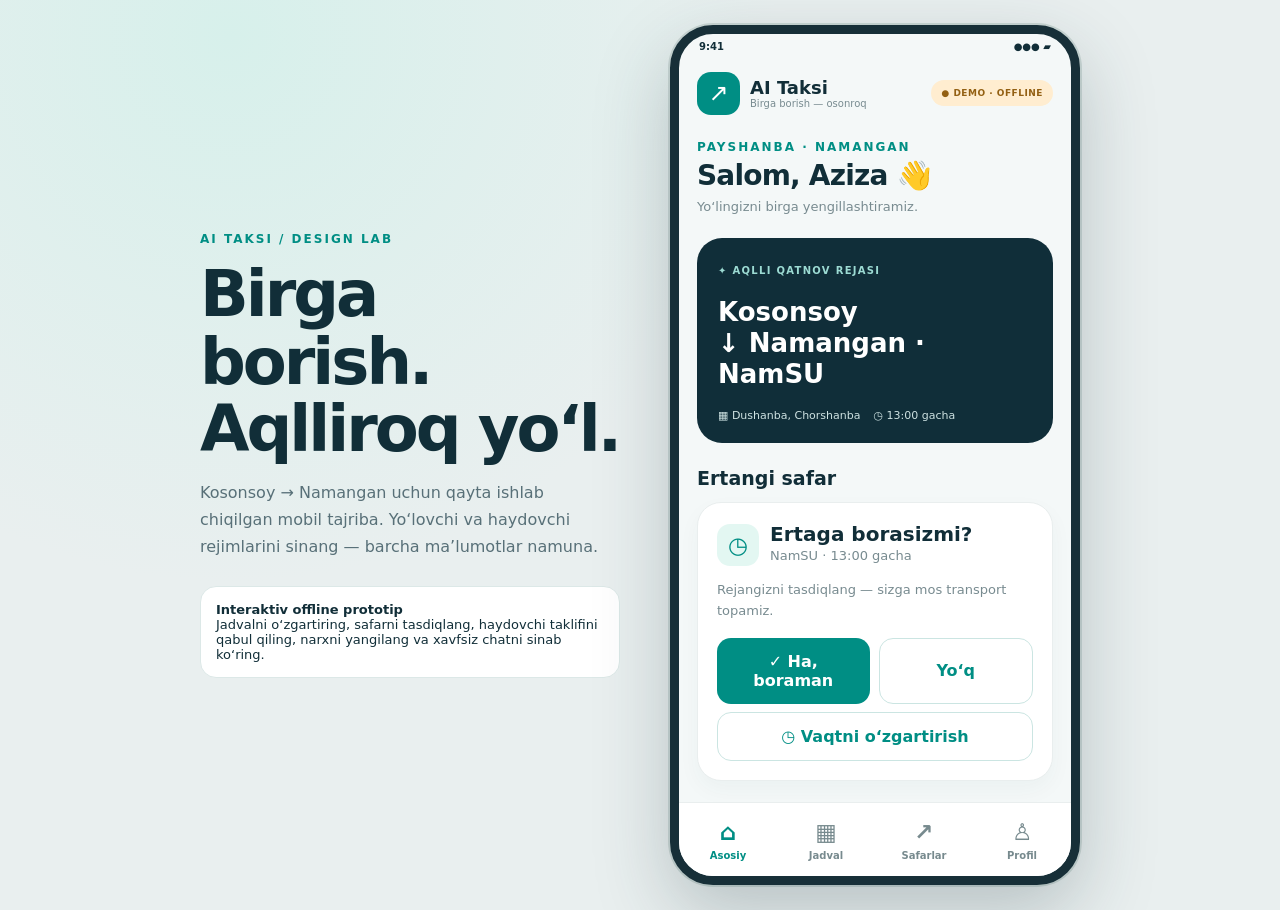
==== preview/index.html @ a5adb30e "Add redesigned interactive Flutter demo (offline sample data) and browser preview" ====
<!doctype html><html lang="uz"><head><meta charset="UTF-8"><meta name="viewport" content="width=device-width,initial-scale=1"><title>AI Taksi — Interaktiv dizayn namoyishi</title><style>
:root{--bg:#f4f8f8;--ink:#112e38;--muted:#788b90;--teal:#008e84;--mint:#e3f7f2;--stroke:#e9eeee;--gold:#ffc46a}*{box-sizing:border-box}body{margin:0;background:radial-gradient(circle at 18% 4%,#d7f0eb 0,transparent 40%),#e9efef;font-family:Inter,ui-sans-serif,system-ui,-apple-system,"Segoe UI",sans-serif;color:var(--ink)}button,input,select{font:inherit}button{cursor:pointer}button:disabled{cursor:not-allowed;opacity:.55}.stage{min-height:100vh;display:flex;align-items:center;justify-content:center;padding:25px;gap:50px}.intro{max-width:420px}.eyebrow{text-transform:uppercase;letter-spacing:2px;color:var(--teal);font-weight:900;font-size:12px}.intro h1{font-size:clamp(42px,5vw,67px);line-height:1.05;letter-spacing:-3px;margin:15px 0}.intro p{color:#587078;line-height:1.7;font-size:16px}.intro .note{padding:15px;background:white;border:1px solid #dce8e7;border-radius:16px;margin-top:25px;font-size:13px}.phone{width:410px;height:min(860px,96vh);min-height:630px;flex:none;background:var(--bg);border:9px solid #172f38;border-radius:43px;overflow:hidden;box-shadow:0 28px 75px #253d4540,0 0 0 2px #cad7d5;display:flex;flex-direction:column}.status{height:25px;padding:7px 20px 0;display:flex;justify-content:space-between;font-size:10px;font-weight:800}.top{height:68px;flex:none;display:flex;align-items:center;gap:10px;padding:10px 18px}.brand{width:43px;height:43px;border-radius:14px;background:var(--teal);color:white;display:grid;place-items:center;font-size:24px}.brandtext strong{font-size:18px}.brandtext small{font-size:10px;color:var(--muted);display:block}.demo{margin-left:auto;border-radius:30px;background:#ffedd0;color:#936013;font-size:9px;letter-spacing:.5px;font-weight:900;padding:8px 10px}.body{padding:13px 18px 28px;overflow-y:auto;flex:1;scrollbar-width:thin}.nav{height:74px;background:white;border-top:1px solid var(--stroke);display:flex;flex:none;align-items:center;justify-content:space-around}.nav button{border:0;background:none;color:#778a8e;padding:10px 7px;min-width:67px;font-size:10px;display:flex;flex-direction:column;align-items:center;gap:5px;font-weight:700}.nav .active{color:var(--teal)}.nav .ico{font-size:23px}.heading{font-size:28px;font-weight:900;letter-spacing:-.8px;margin:5px 0}.sub{color:var(--muted);font-size:13px;line-height:1.6}.section{font-weight:900;font-size:19px;margin:24px 0 13px}.card{background:white;border:1px solid var(--stroke);border-radius:24px;padding:19px;box-shadow:0 9px 22px #1c40400a;margin-bottom:13px}.hero{background:#102e39;border-radius:25px;color:white;padding:21px;margin-top:20px}.hero small{color:#9cdbd3;font-size:10px;font-weight:900;letter-spacing:1.3px}.hero h2{font-size:26px;margin:19px 0 4px;line-height:1.2}.hero p{font-size:15px;margin:0}.heroline{display:flex;gap:13px;margin-top:19px;font-size:11px;color:#cee2e2}.map{height:155px;border-radius:22px;background:linear-gradient(135deg,#d6f6eb,#8fc6c8);position:relative;overflow:hidden}.map:before{content:"";position:absolute;width:115%;height:90px;border:6px solid white;border-radius:50%;top:48px;left:-10%;transform:rotate(-16deg)}.map:after{content:"";position:absolute;width:105%;height:80px;border:3px dashed #008e84;border-radius:50%;top:53px;left:-8%;transform:rotate(-16deg)}.maplabel{position:absolute;top:14px;left:13px;background:white;color:var(--teal);font-size:11px;font-weight:900;padding:9px 12px;border-radius:40px;z-index:1}.car{position:absolute;right:18px;bottom:13px;z-index:2;border-radius:13px;background:white;font-size:35px;width:65px;height:49px;display:grid;place-items:center;box-shadow:0 4px 12px #2c66643b}.row{display:flex;align-items:center;gap:11px}.grow{flex:1;min-width:0}.pill{display:inline-flex;align-items:center;gap:4px;border-radius:30px;background:var(--mint);color:var(--teal);font-weight:900;font-size:11px;padding:8px 12px}.cardtitle{font-size:20px;font-weight:900}.btn{border:0;border-radius:14px;background:var(--teal);color:white;font-weight:850;padding:14px 16px;min-height:49px;flex:1}.btn.secondary{background:white;color:var(--teal);border:1px solid #cbe5e2}.btnrow{display:flex;gap:9px;margin-top:16px}.tile{padding:12px 0;display:flex;align-items:center;gap:12px;border-bottom:1px solid var(--stroke)}.tile:last-child{border:0}.iconbox{width:42px;height:42px;border-radius:13px;background:var(--mint);color:var(--teal);display:grid;place-items:center;font-size:23px;flex:none}.tile b{font-size:13px}.tile small{display:block;color:var(--muted);margin-top:4px;font-size:11px}.money{font-size:26px;font-weight:900;color:var(--teal);letter-spacing:-1px}.days{display:flex;gap:5px;justify-content:space-between}.day{width:38px;height:38px;border-radius:12px;border:1px solid #d9e9e6;background:white;color:var(--ink);font-weight:850}.day.on{background:var(--teal);color:white}.label{display:block;font-size:12px;font-weight:900;margin:17px 0 8px}.field{display:block;border:1px solid #d8e7e7;background:white;border-radius:14px;padding:13px;width:100%;color:var(--ink)}.footnote{font-size:11px;color:var(--muted);line-height:1.5;margin-top:18px}.stars{display:flex;gap:7px;justify-content:center}.stars button{border:0;background:none;font-size:38px;color:#cbd5d6}.stars button.on{color:#ffb74e}.role{display:flex;gap:8px}.role button{flex:1;padding:13px;border-radius:13px;border:1px solid #d5e8e5;background:white;font-weight:800;color:var(--ink)}.role button.on{background:var(--teal);color:white}.chat{height:220px;overflow-y:auto;padding:10px;border-radius:14px;background:#f0f8f6;display:flex;flex-direction:column;gap:8px}.bubble{align-self:flex-end;max-width:83%;padding:10px 13px;border-radius:15px;background:#c9eee5;font-size:13px}.toast{background:#fff0d6;color:#8a5b00;font-size:12px;border-radius:12px;padding:10px;margin-top:9px}.mockgrid{display:grid;grid-template-columns:1fr 1fr;gap:9px}.mini{background:white;padding:16px;border:1px solid var(--stroke);border-radius:17px}.mini strong{font-size:25px}.mini small{display:block;color:var(--muted)}@media(max-width:870px){.stage{padding:0;display:block}.intro{display:none}.phone{width:100%;height:100dvh;min-height:500px;border:0;border-radius:0;box-shadow:none}.body{padding-bottom:20px}}@media(min-width:870px) and (max-height:790px){.phone{height:96vh;min-height:550px}}
</style></head><body><div class="stage"><aside class="intro"><div class="eyebrow">AI TAKSI / DESIGN LAB</div><h1>Birga borish.<br>Aqlliroq yo‘l.</h1><p>Kosonsoy → Namangan uchun qayta ishlab chiqilgan mobil tajriba. Yo‘lovchi va haydovchi rejimlarini sinang — barcha ma’lumotlar namuna.</p><div class="note"><b>Interaktiv offline prototip</b><br>Jadvalni o‘zgartiring, safarni tasdiqlang, haydovchi taklifini qabul qiling, narxni yangilang va xavfsiz chatni sinab ko‘ring.</div></aside><main class="phone"><div class="status"><span>9:41</span><span>●●● ▰</span></div><header class="top"><div class="brand">↗</div><div class="brandtext"><strong>AI Taksi</strong><small>Birga borish — osonroq</small></div><span class="demo">● DEMO · OFFLINE</span></header><div id="screen" class="body"></div><nav class="nav" id="nav"></nav></main></div><script>
const stops=['Kosonsoy markazi','Kosonsoy bozori','Kosonsoy janub','Yo‘l bo‘yi 1','Yo‘l bo‘yi 2','Namangan kirish'];const days=['Du','Se','Ch','Pa','Ju','Sh','Ya'];const S={role:'rider',tab:0,stage:'question',days:[0,2],stop:0,time:'13:00',direction:'Kosonsoy → NamSU',accepted:false,declined:false,price:20000,rating:0,messages:[],deadline:Date.now()+299000};const el=()=>document.getElementById('screen');const money=n=>new Intl.NumberFormat('en-US').format(n).replace(/,/g,' ')+' so‘m';function go(i){S.tab=i;render()}function role(r){S.role=r;S.tab=0;render()}function setStage(x){S.stage=x;render()}function reset(){Object.assign(S,{role:'rider',tab:0,stage:'question',days:[0,2],stop:0,time:'13:00',direction:'Kosonsoy → NamSU',accepted:false,declined:false,price:20000,rating:0,messages:[],deadline:Date.now()+299000});render()}
const title=(k,t,d)=>`<div class="eyebrow">${k}</div><div class="heading">${t}</div><div class="sub">${d}</div>`;const map=()=>`<div class="map"><span class="maplabel">↗ Kosonsoy → NamSU</span><div class="car">🚐</div></div>`;const note=()=>`<div class="footnote">ⓘ Faqat dizayn namoyishi. Hech qanday haqiqiy bron, to‘lov yoki xabar serverga yuborilmaydi.</div>`;const line=(icon,title,detail)=>`<div class="tile"><div class="iconbox">${icon}</div><div class="grow"><b>${title}</b><small>${detail}</small></div></div>`;
function riderHome(){return `${title('PAYSHANBA · NAMANGAN','Salom, Aziza 👋','Yo‘lingizni birga yengillashtiramiz.')}<div class="hero"><small>✦ AQLLI QATNOV REJASI</small><h2>Kosonsoy<br>↓ Namangan · NamSU</h2><div class="heroline"><span>▦ Dushanba, Chorshanba</span><span>◷ ${S.time} gacha</span></div></div><div class="section">Ertangi safar</div><div class="card"><div class="row"><div class="iconbox">◷</div><div><div class="cardtitle">Ertaga borasizmi?</div><div class="sub">NamSU · ${S.time} gacha</div></div></div>${S.stage==='question'||S.stage==='declined'?`<p class="sub">Rejangizni tasdiqlang — sizga mos transport topamiz.</p><div class="btnrow"><button class="btn" onclick="setStage('offered')">✓ Ha, boraman</button><button class="btn secondary" onclick="setStage('declined')">Yo‘q</button></div><button class="btn secondary" style="width:100%;margin-top:8px" onclick="go(1)">◷ Vaqtni o‘zgartirish</button>`:`<p class="pill">✓ ${S.stage==='offered'?'Transport topildi':'Safaringiz tasdiqlangan'}</p><div class="btnrow"><button class="btn" onclick="go(2)">Safarni ko‘rish →</button></div>`}</div><div class="section">Safar xaritasi</div>${map()}<div class="mockgrid" style="margin-top:13px"><div class="mini">🛡️ <b>Tekshirilgan</b><small>Haydovchilar</small></div><div class="mini">🌿 <b>Hamyonbop</b><small>Birga safar</small></div></div>${note()}`}
function schedule(){return `${title('QULAY REJALASHTIRISH','Haftalik jadval','Bir marta sozlang, har hafta avtomatik eslatamiz.')}<div class="card" style="margin-top:19px"><b>Qaysi kunlari borasiz?</b><div class="days" style="margin-top:13px">${days.map((d,i)=>`<button class="day ${S.days.includes(i)?'on':''}" onclick="day(${i})">${d}</button>`).join('')}</div><label class="label">Yetib borish vaqti</label><input class="field" type="time" id="time" value="${S.time}"><label class="label">Chiqish bekati</label><select class="field" id="stop">${stops.map((st,i)=>`<option value="${i}" ${i===S.stop?'selected':''}>${st}</option>`).join('')}</select><label class="label">Yo‘nalish</label><select class="field" id="direction"><option>Kosonsoy → NamSU</option><option ${S.direction==='NamSU → Kosonsoy'?'selected':''}>NamSU → Kosonsoy</option></select><button class="btn" style="width:100%;margin-top:23px" onclick="saveSchedule()">✓ Jadvalni saqlash</button></div>${note()}`}
function day(i){S.days.includes(i)?S.days=S.days.filter(x=>x!==i):S.days.push(i);render()}function saveSchedule(){if(!S.days.length)return alert('Kamida bir kun tanlang');S.stop=+document.getElementById('stop').value;S.time=document.getElementById('time').value;S.direction=document.getElementById('direction').value;alert('Demo jadval saqlandi');render()}
function trips(){let main=S.stage==='question'||S.stage==='declined'?`<div class="card" style="text-align:center"><div style="font-size:45px">▦</div><b>Hozircha faol safar yo‘q</b><p class="sub">Bosh sahifada ertangi qatnovni tasdiqlang.</p><button class="btn" onclick="go(0)">Bosh sahifa</button></div>`:`<div class="card"><div class="row" style="justify-content:space-between"><span class="pill">NAMSU · 13:00</span><small style="color:var(--teal)">${S.stage==='offered'?'Yangi taklif':S.stage==='completed'?'Yakunlandi':'Tasdiqlangan'}</small></div><h2 style="margin:18px 0">Kosonsoy → NamSU</h2>${line('🚐','Damas · oq','01 A 123 BC')}${line('★','Haydovchi Sherzod','4.9 reyting · tekshirilgan')}${line('◷','Bekatda bo‘lish','10:40 · 8 yo‘lovchi')}<div class="row" style="justify-content:space-between;margin:22px 0"><span class="sub">Bir kishiga</span><b class="money">${money(S.price)}</b></div>${S.stage==='offered'?`<button class="btn" style="width:100%" onclick="setStage('confirmed')">Safarni tasdiqlash</button><button class="btn secondary" style="width:100%;margin-top:8px" onclick="setStage('declined')">Rad etish</button>`:S.stage==='confirmed'?`<button class="btn" style="width:100%" onclick="setStage('active')">Safarni boshlash · demo</button><button class="btn secondary" style="width:100%;margin-top:8px" onclick="chat()">Safar chati</button>`:S.stage==='active'?`<button class="btn" style="width:100%" onclick="setStage('completed')">Safarni yakunlash</button><button class="btn secondary" style="width:100%;margin-top:8px" onclick="chat()">Safar chati</button>`:`<b>Safaringiz qanday o‘tdi?</b><div class="stars">${[1,2,3,4,5].map(i=>`<button class="${i<=S.rating?'on':''}" onclick="S.rating=${i};render()">★</button>`).join('')}</div>${S.rating?'<p class="pill">✓ Baho demo xotirasida saqlandi</p>':''}`}</div>`;return `${title('SIZNING SAFARLARINGIZ','Mening safarlarim','Qatnovlaringiz bir joyda.')}${map()}<div style="height:16px"></div>${main}<div class="section">Oldingi safarlar</div>${line('✓','Chorshanba · NamSU','20 000 so‘m · 5.0 ★')}${line('✓','Dushanba · NamSU','21 000 so‘m · 4.9 ★')}${note()}`}
function driverHome(){return `${title('HAYDOVCHI KABINETI','Salom, Sherzod 👋','Bugungi qatnovlaringiz va daromadingiz.')}<div class="hero"><small>BU HAFTADAGI DAROMAD · DEMO</small><h2>840 000 so‘m</h2><div class="heroline">↗ 12 ta safar &nbsp;&nbsp; ★ 4.9 reyting</div></div><div class="section">Bugungi faoliyat</div><div class="mockgrid"><div class="mini">📩 <strong>02</strong><small>Takliflar</small></div><div class="mini">♟ <strong>08</strong><small>Yo‘lovchi</small></div></div><div class="section">Bugungi yo‘nalish</div>${map()}<div class="card" style="margin-top:14px"><b>Kosonsoy → NamSU</b><p class="sub">Damas · 8 yo‘lovchi · Dushanba, 10:40</p><button class="btn" style="width:100%" onclick="go(1)">Takliflarni ko‘rish →</button></div>${note()}`}
function offers(){let sec=Math.max(0,Math.floor((S.deadline-Date.now())/1000)),count=String(Math.floor(sec/60)).padStart(2,'0')+':'+String(sec%60).padStart(2,'0');return `${title('YANGI BUYURTMALAR','Safar takliflari','Yo‘lovchilar va narxlar — namuna.')}<div class="card" style="margin-top:20px"><div class="row"><span class="pill">⚡ YANGI TAKLIF</span><span class="grow"></span><b style="color:var(--teal)">◷ ${count}</b></div><h2>Kosonsoy → NamSU</h2><p class="sub">Dushanba · 10:40 da boshlanadi</p><div class="mockgrid"><div class="mini"><strong>8</strong><small>yo‘lovchi</small></div><div class="mini"><strong>3</strong><small>bekat</small></div></div><div class="money" style="margin-top:19px">${money(S.price*8)}</div><p class="sub">Jami potensial tushum · demo hisob</p>${S.accepted?`<span class="pill">✓ QABUL QILINGAN</span><button class="btn" style="width:100%;margin-top:12px" onclick="pickup()">Bekatlar ro‘yxati</button>`:S.declined?'<span class="pill">✕ TAKLIF RAD ETILDI</span>':sec?`<div class="btnrow"><button class="btn" onclick="S.accepted=true;render()">Qabul qilish</button><button class="btn secondary" onclick="S.declined=true;render()">Rad etish</button></div>`:'<span class="pill">Taklif muddati tugadi</span>'}</div><div class="section">Bekatlar ketma-ketligi</div>${pickupRows()}${note()}`}
function pickupRows(){return `<div class="card">${['Kosonsoy markazi','Kosonsoy bozori','Kosonsoy janub'].map((x,i)=>line('0'+(i+1),x,['10:40 · 3 yo‘lovchi','10:50 · 3 yo‘lovchi','11:00 · 2 yo‘lovchi'][i])).join('')}</div>`}
function pickup(){el().innerHTML=title('SAFAR TAFSILOTLARI','Olib ketish tartibi','Yo‘lovchilarning to‘xtash joylari.')+map()+`<div class="section">3 ta bekat</div>`+pickupRows()+`<button class="btn" style="width:100%" onclick="chat()">Safar chati</button>`+`<button class="btn secondary" style="width:100%;margin-top:8px" onclick="render()">Orqaga</button>`}
function prices(){return `${title('HAYDOVCHI SOZLAMALARI','Narx jadvali','Guruh kattaligiga qarab narxlarni boshqaring.')}<div class="card" style="margin-top:20px">${line('♧','1–3 yo‘lovchi','30 000 so‘m')}${line('♧','4–7 yo‘lovchi','25 000 so‘m')}${line('♧','8 yo‘lovchi',money(S.price))}</div><div class="card"><b class="cardtitle">8 kishilik guruh narxi</b><label class="label">Bir yo‘lovchiga (so‘m)</label><input id="price" type="number" min="1000" max="500000" class="field" value="${S.price}"><button class="btn" style="width:100%;margin-top:16px" onclick="savePrice()">Narxni saqlash</button></div>${note()}`}
function savePrice(){const val=+document.getElementById('price').value;if(val<1000||val>500000||!Number.isInteger(val))return alert('1000–500000 oralig‘ida kiriting');S.price=val;alert('Demo narx yangilandi');render()}
function profile(){return `${title('DEMO KABINET','Profil va sozlamalar','Demo rolini xohlagan payt almashtiring.')}<div class="card" style="text-align:center;margin-top:19px"><div style="font-size:45px">${S.role==='rider'?'🎓':'🚕'}</div><h2 style="margin-bottom:5px">${S.role==='rider'?'Aziza':'Sherzod'}</h2><p class="sub">${S.role==='rider'?'Talaba':'Tekshirilgan haydovchi'} · Namoyish</p><span class="pill">✓ Telefon raqami ko‘rsatilmaydi</span></div><div class="section">Rolni almashtirish</div><div class="role"><button class="${S.role==='rider'?'on':''}" onclick="role('rider')">🎓 Yo‘lovchi</button><button class="${S.role==='driver'?'on':''}" onclick="role('driver')">🚕 Haydovchi</button></div><button class="btn secondary" style="width:100%;margin-top:21px" onclick="reset()">↻ Demo holatini tiklash</button>${note()}`}
function chat(){el().innerHTML=`${title('SAFAR CHATI','Xavfsiz suhbat','Xabarlar faqat ushbu sahifada namoyish qilinadi.')}<div class="toast">ⓘ Telefon raqami, @username va Telegram havolalari yuborilmaydi.</div><div class="chat" id="chatbox" style="margin-top:18px">${S.messages.length?S.messages.map(m=>`<div class="bubble">${escapeHtml(m)}</div>`).join(''):'<p class="sub" style="text-align:center;margin:auto">Hozircha xabarlar yo‘q</p>'}</div><div class="row" style="margin-top:13px"><input class="field" id="msg" maxlength="400" placeholder="Xabar yozing..."><button class="btn" style="flex:none" onclick="send()">➤</button></div><div id="chatError"></div><button class="btn secondary" style="width:100%;margin-top:13px" onclick="render()">Orqaga</button>${note()}`}
function escapeHtml(s){return s.replaceAll('&','&amp;').replaceAll('<','&lt;').replaceAll('>','&gt;')}
function send(){const input=document.getElementById('msg'),val=input.value.trim(),err=document.getElementById('chatError');const invalid=/(?:\+?998[\s().-]*)?(?:\d[\s().-]*){9}/.test(val)||/@[A-Za-z][A-Za-z\d_]{4,31}\b/.test(val)||/(t\.me|telegram\.me)\//i.test(val);if(!val||invalid){err.innerHTML='<div class="toast">Raqam, @username yoki havola yuborish mumkin emas.</div>';return}S.messages.push(val);chat()}
function render(){const passenger=S.role==='rider';const screens=passenger?[riderHome,schedule,trips,profile]:[driverHome,offers,prices,profile];el().innerHTML=screens[S.tab]();document.getElementById('nav').innerHTML=(passenger?[['⌂','Asosiy'],['▦','Jadval'],['↗','Safarlar'],['♙','Profil']]:[['⌂','Asosiy'],['🚕','Takliflar'],['▤','Narxlar'],['♙','Profil']]).map(([ico,label],i)=>`<button class="${i===S.tab?'active':''}" onclick="go(${i})"><span class="ico">${ico}</span>${label}</button>`).join('')}
render();setInterval(()=>{if(S.role==='driver'&&S.tab===1&&document.getElementById('screen').querySelector('.heading')?.textContent==='Safar takliflari')render()},1000);
</script></body></html>
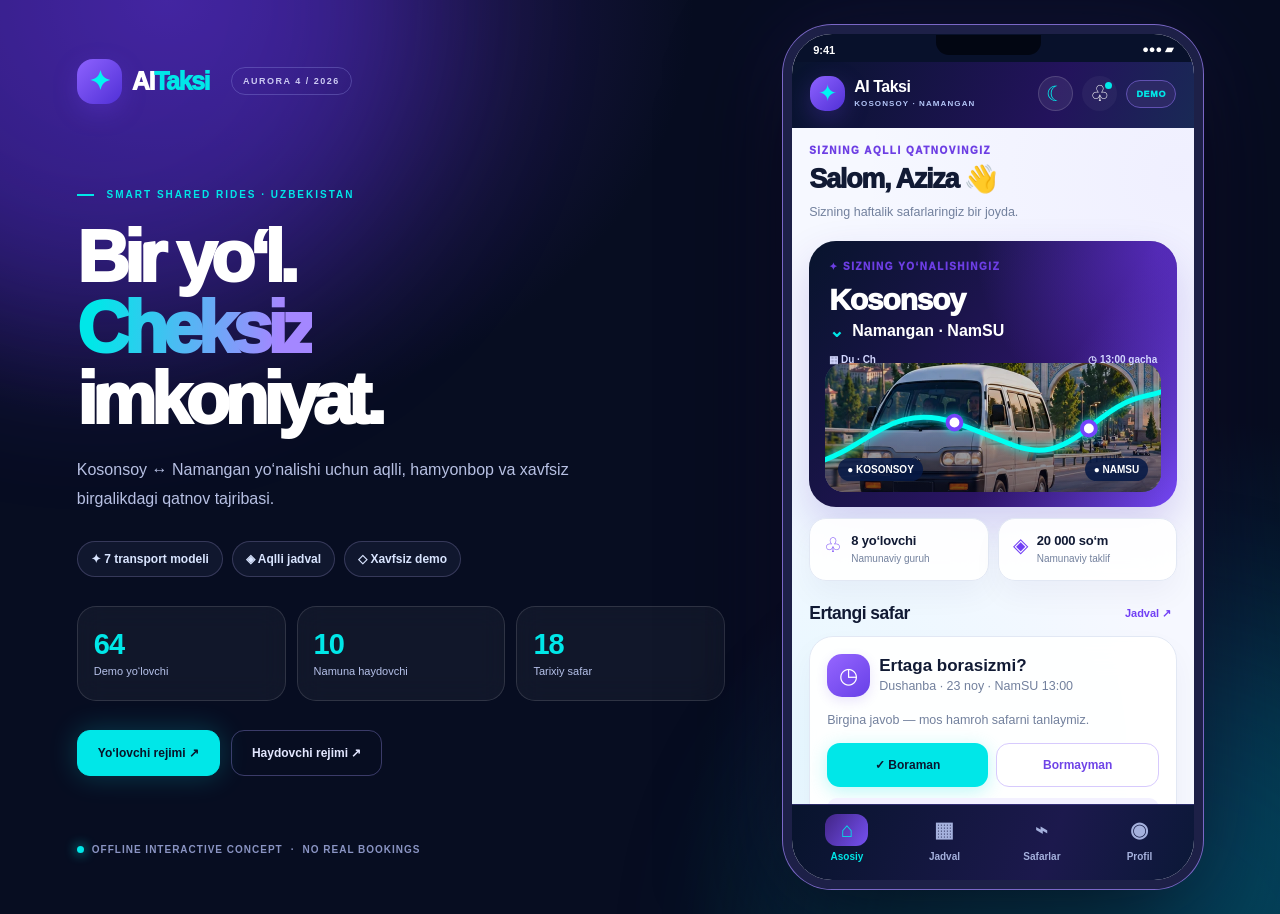
==== commit c1c6952a: "Add Aurora4 premium light/dark offline demo (Flutter) and browser preview; keep CI-clean live screen" ====
--- a/preview/index.html
+++ b/preview/index.html
@@ -1,22 +1,36 @@
-<!doctype html><html lang="uz"><head><meta charset="UTF-8"><meta name="viewport" content="width=device-width,initial-scale=1"><title>AI Taksi — Interaktiv dizayn namoyishi</title><style>
-:root{--bg:#f4f8f8;--ink:#112e38;--muted:#788b90;--teal:#008e84;--mint:#e3f7f2;--stroke:#e9eeee;--gold:#ffc46a}*{box-sizing:border-box}body{margin:0;background:radial-gradient(circle at 18% 4%,#d7f0eb 0,transparent 40%),#e9efef;font-family:Inter,ui-sans-serif,system-ui,-apple-system,"Segoe UI",sans-serif;color:var(--ink)}button,input,select{font:inherit}button{cursor:pointer}button:disabled{cursor:not-allowed;opacity:.55}.stage{min-height:100vh;display:flex;align-items:center;justify-content:center;padding:25px;gap:50px}.intro{max-width:420px}.eyebrow{text-transform:uppercase;letter-spacing:2px;color:var(--teal);font-weight:900;font-size:12px}.intro h1{font-size:clamp(42px,5vw,67px);line-height:1.05;letter-spacing:-3px;margin:15px 0}.intro p{color:#587078;line-height:1.7;font-size:16px}.intro .note{padding:15px;background:white;border:1px solid #dce8e7;border-radius:16px;margin-top:25px;font-size:13px}.phone{width:410px;height:min(860px,96vh);min-height:630px;flex:none;background:var(--bg);border:9px solid #172f38;border-radius:43px;overflow:hidden;box-shadow:0 28px 75px #253d4540,0 0 0 2px #cad7d5;display:flex;flex-direction:column}.status{height:25px;padding:7px 20px 0;display:flex;justify-content:space-between;font-size:10px;font-weight:800}.top{height:68px;flex:none;display:flex;align-items:center;gap:10px;padding:10px 18px}.brand{width:43px;height:43px;border-radius:14px;background:var(--teal);color:white;display:grid;place-items:center;font-size:24px}.brandtext strong{font-size:18px}.brandtext small{font-size:10px;color:var(--muted);display:block}.demo{margin-left:auto;border-radius:30px;background:#ffedd0;color:#936013;font-size:9px;letter-spacing:.5px;font-weight:900;padding:8px 10px}.body{padding:13px 18px 28px;overflow-y:auto;flex:1;scrollbar-width:thin}.nav{height:74px;background:white;border-top:1px solid var(--stroke);display:flex;flex:none;align-items:center;justify-content:space-around}.nav button{border:0;background:none;color:#778a8e;padding:10px 7px;min-width:67px;font-size:10px;display:flex;flex-direction:column;align-items:center;gap:5px;font-weight:700}.nav .active{color:var(--teal)}.nav .ico{font-size:23px}.heading{font-size:28px;font-weight:900;letter-spacing:-.8px;margin:5px 0}.sub{color:var(--muted);font-size:13px;line-height:1.6}.section{font-weight:900;font-size:19px;margin:24px 0 13px}.card{background:white;border:1px solid var(--stroke);border-radius:24px;padding:19px;box-shadow:0 9px 22px #1c40400a;margin-bottom:13px}.hero{background:#102e39;border-radius:25px;color:white;padding:21px;margin-top:20px}.hero small{color:#9cdbd3;font-size:10px;font-weight:900;letter-spacing:1.3px}.hero h2{font-size:26px;margin:19px 0 4px;line-height:1.2}.hero p{font-size:15px;margin:0}.heroline{display:flex;gap:13px;margin-top:19px;font-size:11px;color:#cee2e2}.map{height:155px;border-radius:22px;background:linear-gradient(135deg,#d6f6eb,#8fc6c8);position:relative;overflow:hidden}.map:before{content:"";position:absolute;width:115%;height:90px;border:6px solid white;border-radius:50%;top:48px;left:-10%;transform:rotate(-16deg)}.map:after{content:"";position:absolute;width:105%;height:80px;border:3px dashed #008e84;border-radius:50%;top:53px;left:-8%;transform:rotate(-16deg)}.maplabel{position:absolute;top:14px;left:13px;background:white;color:var(--teal);font-size:11px;font-weight:900;padding:9px 12px;border-radius:40px;z-index:1}.car{position:absolute;right:18px;bottom:13px;z-index:2;border-radius:13px;background:white;font-size:35px;width:65px;height:49px;display:grid;place-items:center;box-shadow:0 4px 12px #2c66643b}.row{display:flex;align-items:center;gap:11px}.grow{flex:1;min-width:0}.pill{display:inline-flex;align-items:center;gap:4px;border-radius:30px;background:var(--mint);color:var(--teal);font-weight:900;font-size:11px;padding:8px 12px}.cardtitle{font-size:20px;font-weight:900}.btn{border:0;border-radius:14px;background:var(--teal);color:white;font-weight:850;padding:14px 16px;min-height:49px;flex:1}.btn.secondary{background:white;color:var(--teal);border:1px solid #cbe5e2}.btnrow{display:flex;gap:9px;margin-top:16px}.tile{padding:12px 0;display:flex;align-items:center;gap:12px;border-bottom:1px solid var(--stroke)}.tile:last-child{border:0}.iconbox{width:42px;height:42px;border-radius:13px;background:var(--mint);color:var(--teal);display:grid;place-items:center;font-size:23px;flex:none}.tile b{font-size:13px}.tile small{display:block;color:var(--muted);margin-top:4px;font-size:11px}.money{font-size:26px;font-weight:900;color:var(--teal);letter-spacing:-1px}.days{display:flex;gap:5px;justify-content:space-between}.day{width:38px;height:38px;border-radius:12px;border:1px solid #d9e9e6;background:white;color:var(--ink);font-weight:850}.day.on{background:var(--teal);color:white}.label{display:block;font-size:12px;font-weight:900;margin:17px 0 8px}.field{display:block;border:1px solid #d8e7e7;background:white;border-radius:14px;padding:13px;width:100%;color:var(--ink)}.footnote{font-size:11px;color:var(--muted);line-height:1.5;margin-top:18px}.stars{display:flex;gap:7px;justify-content:center}.stars button{border:0;background:none;font-size:38px;color:#cbd5d6}.stars button.on{color:#ffb74e}.role{display:flex;gap:8px}.role button{flex:1;padding:13px;border-radius:13px;border:1px solid #d5e8e5;background:white;font-weight:800;color:var(--ink)}.role button.on{background:var(--teal);color:white}.chat{height:220px;overflow-y:auto;padding:10px;border-radius:14px;background:#f0f8f6;display:flex;flex-direction:column;gap:8px}.bubble{align-self:flex-end;max-width:83%;padding:10px 13px;border-radius:15px;background:#c9eee5;font-size:13px}.toast{background:#fff0d6;color:#8a5b00;font-size:12px;border-radius:12px;padding:10px;margin-top:9px}.mockgrid{display:grid;grid-template-columns:1fr 1fr;gap:9px}.mini{background:white;padding:16px;border:1px solid var(--stroke);border-radius:17px}.mini strong{font-size:25px}.mini small{display:block;color:var(--muted)}@media(max-width:870px){.stage{padding:0;display:block}.intro{display:none}.phone{width:100%;height:100dvh;min-height:500px;border:0;border-radius:0;box-shadow:none}.body{padding-bottom:20px}}@media(min-width:870px) and (max-height:790px){.phone{height:96vh;min-height:550px}}
-</style></head><body><div class="stage"><aside class="intro"><div class="eyebrow">AI TAKSI / DESIGN LAB</div><h1>Birga borish.<br>Aqlliroq yo‘l.</h1><p>Kosonsoy → Namangan uchun qayta ishlab chiqilgan mobil tajriba. Yo‘lovchi va haydovchi rejimlarini sinang — barcha ma’lumotlar namuna.</p><div class="note"><b>Interaktiv offline prototip</b><br>Jadvalni o‘zgartiring, safarni tasdiqlang, haydovchi taklifini qabul qiling, narxni yangilang va xavfsiz chatni sinab ko‘ring.</div></aside><main class="phone"><div class="status"><span>9:41</span><span>●●● ▰</span></div><header class="top"><div class="brand">↗</div><div class="brandtext"><strong>AI Taksi</strong><small>Birga borish — osonroq</small></div><span class="demo">● DEMO · OFFLINE</span></header><div id="screen" class="body"></div><nav class="nav" id="nav"></nav></main></div><script>
-const stops=['Kosonsoy markazi','Kosonsoy bozori','Kosonsoy janub','Yo‘l bo‘yi 1','Yo‘l bo‘yi 2','Namangan kirish'];const days=['Du','Se','Ch','Pa','Ju','Sh','Ya'];const S={role:'rider',tab:0,stage:'question',days:[0,2],stop:0,time:'13:00',direction:'Kosonsoy → NamSU',accepted:false,declined:false,price:20000,rating:0,messages:[],deadline:Date.now()+299000};const el=()=>document.getElementById('screen');const money=n=>new Intl.NumberFormat('en-US').format(n).replace(/,/g,' ')+' so‘m';function go(i){S.tab=i;render()}function role(r){S.role=r;S.tab=0;render()}function setStage(x){S.stage=x;render()}function reset(){Object.assign(S,{role:'rider',tab:0,stage:'question',days:[0,2],stop:0,time:'13:00',direction:'Kosonsoy → NamSU',accepted:false,declined:false,price:20000,rating:0,messages:[],deadline:Date.now()+299000});render()}
-const title=(k,t,d)=>`<div class="eyebrow">${k}</div><div class="heading">${t}</div><div class="sub">${d}</div>`;const map=()=>`<div class="map"><span class="maplabel">↗ Kosonsoy → NamSU</span><div class="car">🚐</div></div>`;const note=()=>`<div class="footnote">ⓘ Faqat dizayn namoyishi. Hech qanday haqiqiy bron, to‘lov yoki xabar serverga yuborilmaydi.</div>`;const line=(icon,title,detail)=>`<div class="tile"><div class="iconbox">${icon}</div><div class="grow"><b>${title}</b><small>${detail}</small></div></div>`;
-function riderHome(){return `${title('PAYSHANBA · NAMANGAN','Salom, Aziza 👋','Yo‘lingizni birga yengillashtiramiz.')}<div class="hero"><small>✦ AQLLI QATNOV REJASI</small><h2>Kosonsoy<br>↓ Namangan · NamSU</h2><div class="heroline"><span>▦ Dushanba, Chorshanba</span><span>◷ ${S.time} gacha</span></div></div><div class="section">Ertangi safar</div><div class="card"><div class="row"><div class="iconbox">◷</div><div><div class="cardtitle">Ertaga borasizmi?</div><div class="sub">NamSU · ${S.time} gacha</div></div></div>${S.stage==='question'||S.stage==='declined'?`<p class="sub">Rejangizni tasdiqlang — sizga mos transport topamiz.</p><div class="btnrow"><button class="btn" onclick="setStage('offered')">✓ Ha, boraman</button><button class="btn secondary" onclick="setStage('declined')">Yo‘q</button></div><button class="btn secondary" style="width:100%;margin-top:8px" onclick="go(1)">◷ Vaqtni o‘zgartirish</button>`:`<p class="pill">✓ ${S.stage==='offered'?'Transport topildi':'Safaringiz tasdiqlangan'}</p><div class="btnrow"><button class="btn" onclick="go(2)">Safarni ko‘rish →</button></div>`}</div><div class="section">Safar xaritasi</div>${map()}<div class="mockgrid" style="margin-top:13px"><div class="mini">🛡️ <b>Tekshirilgan</b><small>Haydovchilar</small></div><div class="mini">🌿 <b>Hamyonbop</b><small>Birga safar</small></div></div>${note()}`}
-function schedule(){return `${title('QULAY REJALASHTIRISH','Haftalik jadval','Bir marta sozlang, har hafta avtomatik eslatamiz.')}<div class="card" style="margin-top:19px"><b>Qaysi kunlari borasiz?</b><div class="days" style="margin-top:13px">${days.map((d,i)=>`<button class="day ${S.days.includes(i)?'on':''}" onclick="day(${i})">${d}</button>`).join('')}</div><label class="label">Yetib borish vaqti</label><input class="field" type="time" id="time" value="${S.time}"><label class="label">Chiqish bekati</label><select class="field" id="stop">${stops.map((st,i)=>`<option value="${i}" ${i===S.stop?'selected':''}>${st}</option>`).join('')}</select><label class="label">Yo‘nalish</label><select class="field" id="direction"><option>Kosonsoy → NamSU</option><option ${S.direction==='NamSU → Kosonsoy'?'selected':''}>NamSU → Kosonsoy</option></select><button class="btn" style="width:100%;margin-top:23px" onclick="saveSchedule()">✓ Jadvalni saqlash</button></div>${note()}`}
-function day(i){S.days.includes(i)?S.days=S.days.filter(x=>x!==i):S.days.push(i);render()}function saveSchedule(){if(!S.days.length)return alert('Kamida bir kun tanlang');S.stop=+document.getElementById('stop').value;S.time=document.getElementById('time').value;S.direction=document.getElementById('direction').value;alert('Demo jadval saqlandi');render()}
-function trips(){let main=S.stage==='question'||S.stage==='declined'?`<div class="card" style="text-align:center"><div style="font-size:45px">▦</div><b>Hozircha faol safar yo‘q</b><p class="sub">Bosh sahifada ertangi qatnovni tasdiqlang.</p><button class="btn" onclick="go(0)">Bosh sahifa</button></div>`:`<div class="card"><div class="row" style="justify-content:space-between"><span class="pill">NAMSU · 13:00</span><small style="color:var(--teal)">${S.stage==='offered'?'Yangi taklif':S.stage==='completed'?'Yakunlandi':'Tasdiqlangan'}</small></div><h2 style="margin:18px 0">Kosonsoy → NamSU</h2>${line('🚐','Damas · oq','01 A 123 BC')}${line('★','Haydovchi Sherzod','4.9 reyting · tekshirilgan')}${line('◷','Bekatda bo‘lish','10:40 · 8 yo‘lovchi')}<div class="row" style="justify-content:space-between;margin:22px 0"><span class="sub">Bir kishiga</span><b class="money">${money(S.price)}</b></div>${S.stage==='offered'?`<button class="btn" style="width:100%" onclick="setStage('confirmed')">Safarni tasdiqlash</button><button class="btn secondary" style="width:100%;margin-top:8px" onclick="setStage('declined')">Rad etish</button>`:S.stage==='confirmed'?`<button class="btn" style="width:100%" onclick="setStage('active')">Safarni boshlash · demo</button><button class="btn secondary" style="width:100%;margin-top:8px" onclick="chat()">Safar chati</button>`:S.stage==='active'?`<button class="btn" style="width:100%" onclick="setStage('completed')">Safarni yakunlash</button><button class="btn secondary" style="width:100%;margin-top:8px" onclick="chat()">Safar chati</button>`:`<b>Safaringiz qanday o‘tdi?</b><div class="stars">${[1,2,3,4,5].map(i=>`<button class="${i<=S.rating?'on':''}" onclick="S.rating=${i};render()">★</button>`).join('')}</div>${S.rating?'<p class="pill">✓ Baho demo xotirasida saqlandi</p>':''}`}</div>`;return `${title('SIZNING SAFARLARINGIZ','Mening safarlarim','Qatnovlaringiz bir joyda.')}${map()}<div style="height:16px"></div>${main}<div class="section">Oldingi safarlar</div>${line('✓','Chorshanba · NamSU','20 000 so‘m · 5.0 ★')}${line('✓','Dushanba · NamSU','21 000 so‘m · 4.9 ★')}${note()}`}
-function driverHome(){return `${title('HAYDOVCHI KABINETI','Salom, Sherzod 👋','Bugungi qatnovlaringiz va daromadingiz.')}<div class="hero"><small>BU HAFTADAGI DAROMAD · DEMO</small><h2>840 000 so‘m</h2><div class="heroline">↗ 12 ta safar &nbsp;&nbsp; ★ 4.9 reyting</div></div><div class="section">Bugungi faoliyat</div><div class="mockgrid"><div class="mini">📩 <strong>02</strong><small>Takliflar</small></div><div class="mini">♟ <strong>08</strong><small>Yo‘lovchi</small></div></div><div class="section">Bugungi yo‘nalish</div>${map()}<div class="card" style="margin-top:14px"><b>Kosonsoy → NamSU</b><p class="sub">Damas · 8 yo‘lovchi · Dushanba, 10:40</p><button class="btn" style="width:100%" onclick="go(1)">Takliflarni ko‘rish →</button></div>${note()}`}
-function offers(){let sec=Math.max(0,Math.floor((S.deadline-Date.now())/1000)),count=String(Math.floor(sec/60)).padStart(2,'0')+':'+String(sec%60).padStart(2,'0');return `${title('YANGI BUYURTMALAR','Safar takliflari','Yo‘lovchilar va narxlar — namuna.')}<div class="card" style="margin-top:20px"><div class="row"><span class="pill">⚡ YANGI TAKLIF</span><span class="grow"></span><b style="color:var(--teal)">◷ ${count}</b></div><h2>Kosonsoy → NamSU</h2><p class="sub">Dushanba · 10:40 da boshlanadi</p><div class="mockgrid"><div class="mini"><strong>8</strong><small>yo‘lovchi</small></div><div class="mini"><strong>3</strong><small>bekat</small></div></div><div class="money" style="margin-top:19px">${money(S.price*8)}</div><p class="sub">Jami potensial tushum · demo hisob</p>${S.accepted?`<span class="pill">✓ QABUL QILINGAN</span><button class="btn" style="width:100%;margin-top:12px" onclick="pickup()">Bekatlar ro‘yxati</button>`:S.declined?'<span class="pill">✕ TAKLIF RAD ETILDI</span>':sec?`<div class="btnrow"><button class="btn" onclick="S.accepted=true;render()">Qabul qilish</button><button class="btn secondary" onclick="S.declined=true;render()">Rad etish</button></div>`:'<span class="pill">Taklif muddati tugadi</span>'}</div><div class="section">Bekatlar ketma-ketligi</div>${pickupRows()}${note()}`}
-function pickupRows(){return `<div class="card">${['Kosonsoy markazi','Kosonsoy bozori','Kosonsoy janub'].map((x,i)=>line('0'+(i+1),x,['10:40 · 3 yo‘lovchi','10:50 · 3 yo‘lovchi','11:00 · 2 yo‘lovchi'][i])).join('')}</div>`}
-function pickup(){el().innerHTML=title('SAFAR TAFSILOTLARI','Olib ketish tartibi','Yo‘lovchilarning to‘xtash joylari.')+map()+`<div class="section">3 ta bekat</div>`+pickupRows()+`<button class="btn" style="width:100%" onclick="chat()">Safar chati</button>`+`<button class="btn secondary" style="width:100%;margin-top:8px" onclick="render()">Orqaga</button>`}
-function prices(){return `${title('HAYDOVCHI SOZLAMALARI','Narx jadvali','Guruh kattaligiga qarab narxlarni boshqaring.')}<div class="card" style="margin-top:20px">${line('♧','1–3 yo‘lovchi','30 000 so‘m')}${line('♧','4–7 yo‘lovchi','25 000 so‘m')}${line('♧','8 yo‘lovchi',money(S.price))}</div><div class="card"><b class="cardtitle">8 kishilik guruh narxi</b><label class="label">Bir yo‘lovchiga (so‘m)</label><input id="price" type="number" min="1000" max="500000" class="field" value="${S.price}"><button class="btn" style="width:100%;margin-top:16px" onclick="savePrice()">Narxni saqlash</button></div>${note()}`}
-function savePrice(){const val=+document.getElementById('price').value;if(val<1000||val>500000||!Number.isInteger(val))return alert('1000–500000 oralig‘ida kiriting');S.price=val;alert('Demo narx yangilandi');render()}
-function profile(){return `${title('DEMO KABINET','Profil va sozlamalar','Demo rolini xohlagan payt almashtiring.')}<div class="card" style="text-align:center;margin-top:19px"><div style="font-size:45px">${S.role==='rider'?'🎓':'🚕'}</div><h2 style="margin-bottom:5px">${S.role==='rider'?'Aziza':'Sherzod'}</h2><p class="sub">${S.role==='rider'?'Talaba':'Tekshirilgan haydovchi'} · Namoyish</p><span class="pill">✓ Telefon raqami ko‘rsatilmaydi</span></div><div class="section">Rolni almashtirish</div><div class="role"><button class="${S.role==='rider'?'on':''}" onclick="role('rider')">🎓 Yo‘lovchi</button><button class="${S.role==='driver'?'on':''}" onclick="role('driver')">🚕 Haydovchi</button></div><button class="btn secondary" style="width:100%;margin-top:21px" onclick="reset()">↻ Demo holatini tiklash</button>${note()}`}
-function chat(){el().innerHTML=`${title('SAFAR CHATI','Xavfsiz suhbat','Xabarlar faqat ushbu sahifada namoyish qilinadi.')}<div class="toast">ⓘ Telefon raqami, @username va Telegram havolalari yuborilmaydi.</div><div class="chat" id="chatbox" style="margin-top:18px">${S.messages.length?S.messages.map(m=>`<div class="bubble">${escapeHtml(m)}</div>`).join(''):'<p class="sub" style="text-align:center;margin:auto">Hozircha xabarlar yo‘q</p>'}</div><div class="row" style="margin-top:13px"><input class="field" id="msg" maxlength="400" placeholder="Xabar yozing..."><button class="btn" style="flex:none" onclick="send()">➤</button></div><div id="chatError"></div><button class="btn secondary" style="width:100%;margin-top:13px" onclick="render()">Orqaga</button>${note()}`}
-function escapeHtml(s){return s.replaceAll('&','&amp;').replaceAll('<','&lt;').replaceAll('>','&gt;')}
-function send(){const input=document.getElementById('msg'),val=input.value.trim(),err=document.getElementById('chatError');const invalid=/(?:\+?998[\s().-]*)?(?:\d[\s().-]*){9}/.test(val)||/@[A-Za-z][A-Za-z\d_]{4,31}\b/.test(val)||/(t\.me|telegram\.me)\//i.test(val);if(!val||invalid){err.innerHTML='<div class="toast">Raqam, @username yoki havola yuborish mumkin emas.</div>';return}S.messages.push(val);chat()}
-function render(){const passenger=S.role==='rider';const screens=passenger?[riderHome,schedule,trips,profile]:[driverHome,offers,prices,profile];el().innerHTML=screens[S.tab]();document.getElementById('nav').innerHTML=(passenger?[['⌂','Asosiy'],['▦','Jadval'],['↗','Safarlar'],['♙','Profil']]:[['⌂','Asosiy'],['🚕','Takliflar'],['▤','Narxlar'],['♙','Profil']]).map(([ico,label],i)=>`<button class="${i===S.tab?'active':''}" onclick="go(${i})"><span class="ico">${ico}</span>${label}</button>`).join('')}
-render();setInterval(()=>{if(S.role==='driver'&&S.tab===1&&document.getElementById('screen').querySelector('.heading')?.textContent==='Safar takliflari')render()},1000);
-</script></body></html>
+<!doctype html>
+<html lang="uz">
+<head>
+<meta charset="utf-8">
+<meta name="viewport" content="width=device-width, initial-scale=1, viewport-fit=cover">
+<meta name="theme-color" content="#090e25">
+<title>AI Taksi AURORA 4 · Premium interactive concept</title>
+<link rel="stylesheet" href="styles.css">
+</head>
+<body>
+<div class="ambient ambient-a"></div><div class="ambient ambient-b"></div>
+<div class="showcase">
+  <aside class="editorial">
+    <div class="brand"><span class="brand-mark">✦</span><span>AI<span class="brand-accent">Taksi</span></span><span class="brand-tag">AURORA 4 / 2026</span></div>
+    <div class="eyebrow light"><span class="eyeline"></span> SMART SHARED RIDES · UZBEKISTAN</div>
+    <h1>Bir yo‘l.<br><em>Cheksiz</em><br>imkoniyat.</h1>
+    <p class="editor-desc">Kosonsoy ↔ Namangan yo‘nalishi uchun aqlli, hamyonbop va xavfsiz birgalikdagi qatnov tajribasi.</p>
+    <div class="side-pills"><span>✦ 7 transport modeli</span><span>◈ Aqlli jadval</span><span>◇ Xavfsiz demo</span></div>
+    <div class="side-metrics">
+      <div><b>64</b><small>Demo yo‘lovchi</small></div>
+      <div><b>10</b><small>Namuna haydovchi</small></div>
+      <div><b>18</b><small>Tarixiy safar</small></div>
+    </div>
+    <div class="editor-actions"><button onclick="switchRole('rider')" id="previewRider">Yo‘lovchi rejimi ↗</button><button onclick="switchRole('driver')" id="previewDriver">Haydovchi rejimi ↗</button></div>
+    <div class="side-footer"><span class="pulse-dot"></span> OFFLINE INTERACTIVE CONCEPT <span>·</span> NO REAL BOOKINGS</div>
+  </aside>
+  <section class="device" aria-label="AI Taksi mobil ilovasi interaktiv demo">
+    <div class="statusbar"><span>9:41</span><span class="island"></span><span>●●● ▰</span></div>
+    <header class="appbar"><div class="mini-logo">✦</div><div class="appbrand"><b>AI Taksi</b><small>KOSONSOY · NAMANGAN</small></div><div class="spacer"></div><button class="header-icon theme-btn" id="themeBtn" onclick="toggleAuroraPreviewTheme()" title="Tungi / yorug‘ rejim" aria-label="Tungi yoki yorug‘ rejim">☾</button><button class="header-icon" onclick="openPanel('notifications')" aria-label="Bildirishnomalar"><span id="bellIcon">♧</span><span id="notifDot" class="notif-dot"></span></button><span class="demo-status">DEMO</span></header>
+    <div class="app-content" id="appContent" aria-live="polite"></div>
+    <nav class="bottom-nav" id="bottomNav" aria-label="Asosiy navigatsiya"></nav>
+  </section>
+</div>
+<div id="toast" class="toast" role="status" aria-live="polite"></div>
+<script src="app.js"></script>
+</body></html>
--- a/preview/styles.css
+++ b/preview/styles.css
@@ -0,0 +1,51 @@
+:root{--navy:#08112b;--navy2:#10183e;--deep:#12153e;--violet:#7a42f9;--violet2:#a45cff;--cyan:#16e5ea;--ink:#111837;--muted:#7f87a7;--faint:#f5f6fd;--line:#e8e9f5;--white:#fff;--radius:23px;--shadow:0 14px 38px rgba(29,25,91,.075)}
+*{box-sizing:border-box}html,body{margin:0;min-height:100%;font-family:Inter,ui-sans-serif,-apple-system,BlinkMacSystemFont,'Segoe UI',sans-serif;-webkit-font-smoothing:antialiased}body{color:var(--ink);background:#070b1c;overflow-x:hidden}button,input,select{font:inherit}button{cursor:pointer}button:disabled{opacity:.38;cursor:not-allowed}button:focus-visible,input:focus-visible,select:focus-visible{outline:3px solid var(--cyan);outline-offset:3px}button:active{transform:scale(.99)}.ambient{pointer-events:none;position:fixed;border-radius:50%;filter:blur(85px);opacity:.34}.ambient-a{width:660px;height:670px;background:#6630ff;top:-330px;left:-230px}.ambient-b{width:710px;height:640px;background:#047987;right:-200px;bottom:-380px;opacity:.24}
+.showcase{max-width:1430px;padding:25px 6vw;min-height:100vh;margin:auto;display:flex;align-items:center;justify-content:space-between;gap:58px;position:relative}.editorial{flex:1;max-width:680px;color:#fff;padding:25px 0}.brand{display:flex;align-items:center;gap:10px;font-size:25px;font-weight:950;letter-spacing:-1.4px}.brand-mark,.mini-logo{display:grid;place-items:center;background:linear-gradient(140deg,var(--cyan),#6776ff);color:#001329;box-shadow:0 7px 26px #1eeaf960}.brand-mark{width:45px;height:45px;border-radius:14px;font-size:26px}.brand-accent{color:var(--cyan)}.brand-tag{margin-left:12px;border:1px solid #8582d766;padding:8px 11px;border-radius:99px;letter-spacing:1.5px;font-size:9px;font-weight:900;color:#cccaf3}.eyebrow{font-weight:900;letter-spacing:2px;font-size:10px;color:#6950c6}.eyebrow.light{color:var(--cyan);margin-top:85px}.eyeline{display:inline-block;width:17px;height:2px;vertical-align:middle;background:currentColor;margin-right:8px}.editorial h1{font-size:clamp(54px,5.65vw,88px);line-height:.98;letter-spacing:-5.4px;font-weight:950;margin:22px 0}.editorial h1 em{font-style:normal;background:linear-gradient(95deg,var(--cyan) 8%,#a487ff 85%);-webkit-background-clip:text;background-clip:text;color:transparent}.editor-desc{font-size:16px;color:#b7c0e3;line-height:1.8;max-width:530px}.side-pills{display:flex;flex-wrap:wrap;gap:9px;margin:27px 0}.side-pills span{border:1px solid #a09ad344;border-radius:90px;padding:10px 13px;background:#a3a6ff10;font-size:12px;color:#d9e5ff;font-weight:700}.side-metrics{display:grid;grid-template-columns:repeat(3,1fr);gap:11px;margin:29px 0}.side-metrics>div{background:#ffffff0b;border:1px solid #ffffff20;backdrop-filter:blur(12px);border-radius:19px;padding:21px 16px}.side-metrics b{font-size:29px;display:block;color:var(--cyan);letter-spacing:-1px}.side-metrics small{font-size:11px;color:#b6c2ea}.editor-actions{display:flex;gap:11px;margin-top:26px}.editor-actions button{padding:15px 20px;border-radius:13px;border:1px solid #8b82d866;background:transparent;color:#e3e7ff;font-size:12px;font-weight:850}.editor-actions button.current{color:#081329;background:var(--cyan);border-color:var(--cyan);box-shadow:0 0 28px #05dfe63c}.side-footer{margin-top:68px;color:#8a94c3;font-size:10px;letter-spacing:1px;font-weight:800;display:flex;align-items:center;gap:8px}.pulse-dot{display:inline-block;width:7px;height:7px;border-radius:50%;background:var(--cyan);box-shadow:0 0 12px var(--cyan)}
+.device{flex:none;width:420px;height:min(875px,96vh);min-height:700px;display:flex;flex-direction:column;background:var(--faint);position:relative;overflow:hidden;border:9px solid #1d2145;border-radius:49px;box-shadow:0 0 0 1px #7c77c9,0 38px 105px #0009,0 0 70px #6645ff25}.statusbar{height:28px;flex:none;display:flex;align-items:center;justify-content:space-between;padding:6px 21px 3px;background:var(--navy);color:white;font-size:11px;font-weight:800}.island{width:105px;height:20px;background:#020612;border-radius:0 0 13px 13px;margin-top:-10px}.appbar{height:66px;flex:none;display:flex;align-items:center;padding:7px 18px 10px;background:linear-gradient(116deg,#08112b,#181a50 63%,#272370);color:#fff;gap:9px}.mini-logo{width:35px;height:35px;border-radius:11px;font-size:23px;box-shadow:none}.appbrand{display:flex;flex-direction:column;gap:4px}.appbrand b{font-size:16px;line-height:1;letter-spacing:-.5px}.appbrand small{font-size:8px;color:#b3c5f7;letter-spacing:1.1px;font-weight:850}.spacer{flex:1}.header-icon{background:#ffffff0b;border:0;border-radius:50%;color:white;width:35px;height:35px;font-size:22px;position:relative}.notif-dot{position:absolute;width:7px;height:7px;background:var(--cyan);border-radius:50%;top:6px;right:5px}.demo-status{font-size:9px;letter-spacing:.7px;font-weight:950;color:var(--cyan);background:#2c2965;border:1px solid #6151b2;border-radius:20px;padding:8px 9px}.app-content{flex:1;overflow:auto;padding:17px 17px 30px;scrollbar-width:thin;scrollbar-color:#cccce8 transparent}.bottom-nav{height:76px;flex:none;background:#09112b;color:#bbc7ed;display:grid;grid-template-columns:repeat(4,1fr);border-top:1px solid #6a59d055;padding:8px 6px 7px}.bottom-nav button{display:flex;flex-direction:column;align-items:center;gap:5px;background:none;border:0;border-radius:13px;color:#a5b1dd;font-size:10px;font-weight:750}.bottom-nav button.active{color:var(--cyan)}.bottom-nav .nav-icon{font-size:21px;height:32px;min-width:43px;display:grid;place-items:center;border-radius:12px}.bottom-nav button.active .nav-icon{background:#3b2b7b}
+.kicker{font-size:10px;font-weight:950;letter-spacing:1.5px;color:#7446e9;text-transform:uppercase}.h-title{font-size:27px;font-weight:950;letter-spacing:-1.1px;line-height:1.12;margin:8px 0}.sub{color:var(--muted);font-size:12.5px;line-height:1.6}.heading{margin-bottom:19px}.row{display:flex;align-items:center;gap:9px}.flex{flex:1;min-width:0}.vstack{display:flex;flex-direction:column;gap:9px}.center{text-align:center}.small{font-size:11px}.muted{color:var(--muted)}.strong{font-weight:900}.section{display:flex;align-items:center;margin:22px 0 12px;gap:8px}.section b{font-size:17.5px;letter-spacing:-.5px;font-weight:900}.section button{margin-left:auto;background:none;border:0;font-size:11px;color:var(--violet);font-weight:850}.card{background:#fff;border:1px solid var(--line);border-radius:var(--radius);padding:17px;box-shadow:var(--shadow)}.card+.card{margin-top:10px}.tag{display:inline-flex;align-items:center;gap:5px;border-radius:90px;padding:7px 10px;background:#ede9ff;color:#6841df;font-size:9.5px;font-weight:950;letter-spacing:.2px}.tag.cyan{color:#057d99;background:#ddfcfc}.tag.gold{color:#896019;background:#fff0d3}.tag.dark{color:#acfafa;background:#ffffff17}.tag.warn{color:#9e453b;background:#fff0ee}.btn{font-size:12px;font-weight:900;min-height:44px;display:inline-flex;align-items:center;justify-content:center;gap:7px;border:0;border-radius:13px;padding:10px 14px;background:linear-gradient(105deg,#6035f4,#9355fc);box-shadow:0 5px 13px #7547f93d;color:white}.btn.cyan{background:var(--cyan);color:#0c1741;box-shadow:0 4px 18px #1ce5df4a}.btn.outline{background:white;border:1px solid #d7d0f9;color:#6f44e7;box-shadow:none}.btn.ghost{background:#eeeaff;color:#6640d7;box-shadow:none}.btn.full{width:100%}.btn-row{display:flex;gap:8px}.btn-row .btn{flex:1}.tiny-btn{border:0;padding:7px 9px;background:#f3f1ff;color:#7b4af7;border-radius:10px;font-size:12px;font-weight:900}.divider{height:1px;background:var(--line);margin:16px 0}.route-hero{height:266px;background:linear-gradient(135deg,#09122e,#352081 68%,#7647fd);color:white;position:relative;border-radius:27px;padding:20px;overflow:hidden;box-shadow:0 19px 38px #4730bc33}.route-hero:before{content:'';position:absolute;inset:0;background:radial-gradient(circle at 94% 5%,#6933ff 0,transparent 38%),radial-gradient(circle at 20% 85%,#11e9e855 0,transparent 44%)}.route-hero .hero-text{position:relative;z-index:3}.route-hero .hero-title{margin-top:13px;font-weight:950;font-size:30px;letter-spacing:-1.2px;line-height:1}.route-hero .hero-to{display:flex;align-items:center;gap:8px;font-size:16px;font-weight:850;margin-top:5px}.route-hero .hero-to i{font-size:18px;color:var(--cyan);font-style:normal}.route-photo{position:absolute;left:16px;right:16px;bottom:15px;height:129px;border-radius:19px;overflow:hidden;background:#18234c}.route-photo img{width:100%;height:100%;object-fit:cover;object-position:center 43%;filter:saturate(1.16) brightness(.74)}.route-photo:after{content:'';position:absolute;inset:0;background:linear-gradient(0deg,#04082480,transparent 70%)}.route-photo svg{position:absolute;inset:0;z-index:2;width:100%;height:100%;filter:drop-shadow(0 0 5px #00f2ec)}.route-caption{position:absolute;bottom:11px;left:13px;right:13px;display:flex;justify-content:space-between;color:white;z-index:3;font-size:10px;font-weight:900}.route-caption span{background:#061a47dd;border-radius:20px;padding:6px 9px}.hero-chips{display:flex;justify-content:space-between;gap:6px;font-size:10px;margin-top:12px;color:#d4d8ff;font-weight:700}.glass{background:#ffffff0d;border:1px solid #ffffff28;backdrop-filter:blur(14px)}.two-metrics{display:grid;grid-template-columns:1fr 1fr;gap:9px;margin-top:11px}.quickstat{background:#fff;border:1px solid var(--line);border-radius:17px;padding:14px}.quickstat b{display:block;font-size:13px;letter-spacing:-.2px}.quickstat small{font-size:10px;color:var(--muted)}.quickstat .stat-icon{font-size:20px;color:var(--violet);float:left;margin-right:9px}.callout{background:linear-gradient(105deg,#131c45,#332080);color:white;border-radius:23px;padding:17px;position:relative;overflow:hidden}.callout h3{margin:6px 0 7px;font-size:20px;letter-spacing:-.5px}.callout p{font-size:11px;color:#d3d8f6;line-height:1.5;margin:0}.callout .tag{font-size:9px}.vehicle-scroll{display:flex;gap:9px;overflow-x:auto;scrollbar-width:none;padding-bottom:5px}.vehicle-short{flex:0 0 126px;background:#fff;border:1px solid var(--line);border-radius:19px;padding:11px;text-align:left}.vehicle-short svg{width:100%;height:62px}.vehicle-short strong{font-size:11px;display:block}.vehicle-short small{font-size:10px;color:var(--muted)}
+.vehicle-head{display:flex;align-items:center;gap:10px}.vehicle-art{width:112px;height:95px;flex:none;background:linear-gradient(135deg,#f5efff,#defbff);border-radius:18px;display:grid;place-items:center}.vehicle-art svg{width:115px;height:85px}.vehicle-name{font-size:15px;line-height:1.2;font-weight:930}.vehicle-model{font-size:11px;color:var(--muted);margin-top:4px}.vehicle-info{font-size:10.5px;color:#586488;margin-top:9px}.vehicle-info strong{color:var(--violet)}.vehicle-price{font-size:19px;font-weight:950;color:#6635f4;letter-spacing:-.7px}.vehicle-price small{font-size:10px;font-weight:700;color:var(--muted)}.heart{border:0;background:#f0efff;border-radius:11px;color:#8d76cc;font-size:19px;padding:6px 9px}.heart.liked{color:#ed4d8e;background:#fff0f6}.chiprow{display:flex;gap:7px;overflow-x:auto;scrollbar-width:none;margin:14px 0}.chiprow button{white-space:nowrap;border:1px solid #e5e3f5;background:white;border-radius:90px;padding:9px 12px;font-size:11px;font-weight:850;color:#63709b}.chiprow button.active{background:#6f42ed;border-color:#6f42ed;color:white;box-shadow:0 4px 13px #7c54ea40}.sliderbox{margin-top:13px}input[type=range]{width:100%;accent-color:var(--violet)}.estimate{font-size:11px;color:#4c5885;line-height:1.5}.icon-disc{width:43px;height:43px;border-radius:14px;background:#efeaff;display:grid;place-items:center;color:#6c3ee9;font-size:22px;flex:none}.date-pill{font-size:10px;color:#8a8fb4;font-weight:800;margin-left:auto}.statusline{display:flex;justify-content:space-between;align-items:center}.trip-route{font-size:20px;font-weight:920;letter-spacing:-.6px;margin:12px 0 5px}.detail-row{display:flex;align-items:center;gap:9px;padding:10px 0;border-bottom:1px solid #eff0fa;font-size:12px}.detail-row .value{margin-left:auto;font-weight:850;color:#20234b;text-align:right}.detail-row .label{color:var(--muted)}.detail-ico{width:21px;font-size:17px;color:#7040ee}.facts{display:flex;justify-content:space-between;gap:8px;padding:14px 0}.fact b{display:block;font-size:16px}.fact small{font-size:9.5px;color:var(--muted)}.fact .fi{color:var(--violet);font-size:19px}.offer-time{font-weight:920;color:var(--violet);font-size:17px}.offer-time.urgent{color:#e75e60}.price-big{font-size:27px;letter-spacing:-.7px;font-weight:950;color:#6235ee}.field{border:1px solid #e5e4f0;background:#fafaff;border-radius:13px;padding:13px;width:100%;font-size:13px;color:#202851}.field:focus{border-color:var(--violet);outline:2px solid #a98afe4d}.label-form{font-size:12px;font-weight:850;display:block;margin:16px 0 8px}.days{display:flex;gap:5px}.days button{flex:1;background:#f2f0fd;border:1px solid #e4e2f3;color:#747bb0;border-radius:12px;height:42px;font-size:11px;font-weight:850}.days button.active{background:#6235ee;border-color:#6235ee;color:white}.progress-track{display:flex;align-items:center;justify-content:space-between;margin:20px 0}.progress-step{display:flex;flex-direction:column;align-items:center;gap:4px;font-size:9px;color:var(--muted);font-weight:800}.progress-step>span{height:29px;width:29px;border-radius:50%;background:#efedfd;display:grid;place-items:center;font-size:14px;color:#9d8ae0}.progress-step.done>span{background:var(--violet);color:white}.progress-line{height:2px;flex:1;background:#e3ddfb;max-width:60px;margin-bottom:15px}.history-row{display:flex;align-items:center;gap:11px;padding:11px 0;border-bottom:1px solid #eff0f8}.history-row:last-child{border-bottom:0}.history-row b{font-size:12px}.history-row small{display:block;font-size:10px;color:var(--muted);margin-top:4px}.history-row .amount{font-size:11px;font-weight:900;color:#6141e5;margin-left:auto}.bars{height:86px;display:flex;align-items:flex-end;gap:12px;padding-bottom:4px}.bar-col{flex:1;text-align:center}.bar-col .bar{border-radius:6px 6px 3px 3px;background:#8c65e5;display:block;margin:0 auto;width:19px}.bar-col .bar.active{background:var(--cyan);box-shadow:0 0 17px #00d9db40}.bar-col small{color:#c6c9f4;font-size:9px}.pay-hero{border-radius:24px;background:linear-gradient(135deg,#09122b,#392084 85%);color:white;padding:19px}.pay-hero strong{display:block;font-size:32px;letter-spacing:-1px;margin:9px 0}.pay-hero p{font-size:11px;color:#c8c9ee;margin:0}.pay-hero .row{justify-content:space-between}.pay-stats{display:flex;gap:8px;margin:15px 0}.pay-stats>div{flex:1;background:#fff;border:1px solid var(--line);border-radius:16px;padding:14px}.pay-stats b{display:block;font-size:15px}.pay-stats small{font-size:10px;color:var(--muted)}.timeline{position:relative;margin-left:8px;border-left:2px dashed #ded8fb;padding-left:21px}.stop-item{position:relative;margin:15px 0;padding:5px 0}.stop-item:before{content:'';position:absolute;left:-29px;top:10px;height:13px;width:13px;border-radius:50%;background:#e8e5fd;border:3px solid #8863f7}.stop-item.done:before{background:var(--cyan);border-color:#6c43ec}.stop-item b{font-size:12px}.stop-item small{font-size:11px;color:var(--muted);display:block;margin-top:4px}.stop-item button{float:right}.switchline{display:flex;gap:12px;align-items:center;padding:14px 0;border-bottom:1px solid var(--line)}.switchline:last-child{border-bottom:0}.switchline .flex b{font-size:12.5px}.switchline .flex small{display:block;font-size:11px;line-height:1.5;color:var(--muted);margin-top:4px}.toggle{height:25px;width:45px;background:#dfe0f2;border:none;border-radius:30px;position:relative;flex:none}.toggle:before{content:'';height:18px;width:18px;position:absolute;left:4px;top:3.5px;background:#fff;border-radius:50%;transition:.15s}.toggle.on{background:#7740f4}.toggle.on:before{transform:translateX(19px)}.chatbox{display:flex;flex-direction:column;gap:12px;min-height:200px;margin:20px 0}.bubble{padding:12px 14px;background:#fff;border-radius:17px 17px 17px 5px;max-width:88%;border:1px solid var(--line)}.bubble.mine{background:#6c3dec;color:#fff;align-self:flex-end;border:0;border-radius:17px 17px 5px 17px}.bubble b{display:block;font-size:10px}.bubble p{font-size:12px;line-height:1.5;margin:5px 0}.bubble small{font-size:9px;opacity:.72}.chat-send{display:flex;gap:8px}.chat-send .btn{width:47px;min-width:47px;padding:0}.warning{border-radius:14px;padding:11px;background:#fff6df;color:#8d681f;font-size:10.5px;line-height:1.5}.footer-note{margin:18px 0;color:#9297b6;font-size:10px;line-height:1.55;display:flex;gap:6px}.footer-note span{font-size:14px;flex:none}.back{border:0;background:none;color:#6441ec;font-size:11px;font-weight:900;padding:5px 0;margin-bottom:14px}.empty{padding:27px;text-align:center;color:var(--muted);font-size:13px}.toast{position:fixed;bottom:26px;left:50%;transform:translateX(-50%) translateY(140px);opacity:0;background:#101634;color:white;padding:13px 19px;font-size:12px;font-weight:750;border:1px solid #5d53b3;border-radius:13px;z-index:100;transition:.24s;box-shadow:0 14px 40px #0005;max-width:90vw}.toast.show{transform:translateX(-50%) translateY(0);opacity:1}
+@media(max-width:980px){.showcase{justify-content:center;padding:0}.editorial{display:none}.device{width:min(430px,100vw);height:100dvh;min-height:0;border:0;border-radius:0;box-shadow:none}.statusbar{height:28px}.app-content{padding-bottom:25px}.route-hero{height:260px}}
+@media(min-width:981px) and (max-height:790px){.device{height:calc(100vh - 15px);min-height:690px}.editorial .eyebrow.light{margin-top:45px}}
+@media(prefers-reduced-motion:reduce){*,*:before,*:after{scroll-behavior:auto!important;transition:none!important;animation:none!important}}
+
+/* Aurora 4 presentation-inspired polish. Styles only — demo behavior unchanged. */
+:root{--violet:#713ff5;--cyan:#00e7e8;--faint:#f6f8ff;--ink:#111a34;--muted:#72809d;--line:#e2e7f6;--radius:24px;--shadow:0 16px 36px rgba(16,26,69,.065)}
+body{background:radial-gradient(ellipse 620px 500px at 13% 0%,#312071 0%,transparent 85%),radial-gradient(ellipse 550px 500px at 92% 95%,#063958 0%,transparent 90%),#070d21}
+.brand-mark,.mini-logo{background:linear-gradient(135deg,#8e62ff,#5030d6);color:#00f5f3;border-radius:15px;box-shadow:0 8px 24px #7246f743}
+.brand-mark{border-radius:16px}.device{border-color:#1d2047;box-shadow:0 0 0 1px #7a67c6,0 40px 110px #000a,0 0 90px #6745fd24}
+.appbar{background:linear-gradient(110deg,#08142d,#23135c 65%,#192955)}
+.app-content{background:radial-gradient(circle at 96% 7%,#815bff0e,transparent 43%),radial-gradient(circle at 0% 93%,#30f4ff13,transparent 50%),var(--faint)}
+.card,.quickstat,.vehicle-short{background:#ffffffea;backdrop-filter:blur(16px);-webkit-backdrop-filter:blur(16px);box-shadow:0 14px 30px #22205a0b;border-color:#e2e8f4}
+.card{border-radius:24px}.icon-disc,.detail-ico{background:linear-gradient(140deg,#9666ff,#6740e7)!important;color:#fff!important;border-radius:15px;box-shadow:0 4px 12px #673de523}
+.btn:not(.cyan):not(.outline):not(.ghost){background:linear-gradient(120deg,#6038e8,#9656ff);box-shadow:0 8px 22px #6e41ff34}
+.btn.cyan{background:#00e7e8;color:#0a1730}
+.btn.outline{border-color:#d7cafd}
+.tag{background:#efeaff;color:#673be0}.h-title{letter-spacing:-1.25px}
+.kicker{color:#6d3ee4}.route-hero{background:linear-gradient(125deg,#08142d,#31146e 62%,#7547f5);box-shadow:0 20px 44px #4b2cbc33}
+.route-hero:before{background:radial-gradient(circle at 95% 2%,#773fff80 0%,transparent 42%),linear-gradient(110deg,#08142d55,transparent)}
+.route-photo{box-shadow:inset 0 0 0 1px #ffffff3b}.route-photo img{filter:saturate(1.22) brightness(.83)}
+.bottom-nav{background:linear-gradient(110deg,#08142d,#1c194d 64%,#0b1837)}
+.bottom-nav button.active .nav-icon{background:linear-gradient(125deg,#422586,#7551f2);color:var(--cyan)}
+.header-icon.theme-btn{font-size:21px;color:#00f3f0;background:#ffffff13;border:1px solid #ffffff26}
+.header-icon.theme-btn:hover{background:#7146ef66}
+body.night{--faint:#0e1831;--ink:#f4f5ff;--muted:#b0bfdc;--line:#354266;--white:#1c2845;--shadow:0 14px 30px #01051c2b}
+body.night .app-content{background:radial-gradient(circle at 90% 5%,#6945ee23,transparent 50%),radial-gradient(circle at 5% 90%,#00e7e80c,transparent 50%),#0e1831}
+body.night .card,body.night .quickstat,body.night .vehicle-short{background:#192544ed;border-color:#344367;color:#f4f5ff;box-shadow:0 12px 27px #050b1e35}
+body.night .card .sub,body.night .quickstat small,body.night .vehicle-short small{color:#b0bedb}
+body.night .tag{background:#34265b;color:#ddcaff}
+body.night .tag.cyan{background:#143b4a;color:#62f4ee}
+body.night .tag.gold{background:#594325;color:#ffdc90}
+body.night .tag.warn{background:#4c2b3d;color:#ff9ca2}
+body.night .btn.outline{background:#221b44;color:#d7c5ff;border-color:#66539a}
+body.night .btn.ghost,body.night .tiny-btn{background:#302559;color:#d9caff}
+body.night .field,body.night select,body.night input{background:#1b2847;color:#fff;border-color:#38456d}
+body.night .chiprow button,body.night .chip{background:#253050;color:#c9d1e8;border-color:#394b75}
+body.night .chip.active,body.night .chiprow button.active{background:#5032a1;color:white}
+body.night .warning{background:#29234b;border-color:#5e5089;color:#e3d9ff}
+body.night .bubble:not(.mine){background:#202b4c;color:#f5f6ff;border-color:#35476d}
+body.night .sliderbox,body.night .fact,body.night .pay-stats,body.night .detail-row{border-color:#36466f}
+body.night .vehicle-art{background:linear-gradient(130deg,#2a315a,#1d3952)!important}
+body.night .vehicle-info{color:#f5f6ff}
+body.night .route-hero{box-shadow:0 14px 38px #0008}
+body.night .app-content::-webkit-scrollbar-thumb{background:#354267}
+@media(max-width:600px){.showcase{padding:0}.device{height:100dvh;min-height:570px;border:0;border-radius:0;width:100%;box-shadow:none}.editorial{display:none}.app-content{padding:18px 17px 35px}.bottom-nav{padding-bottom:10px}}
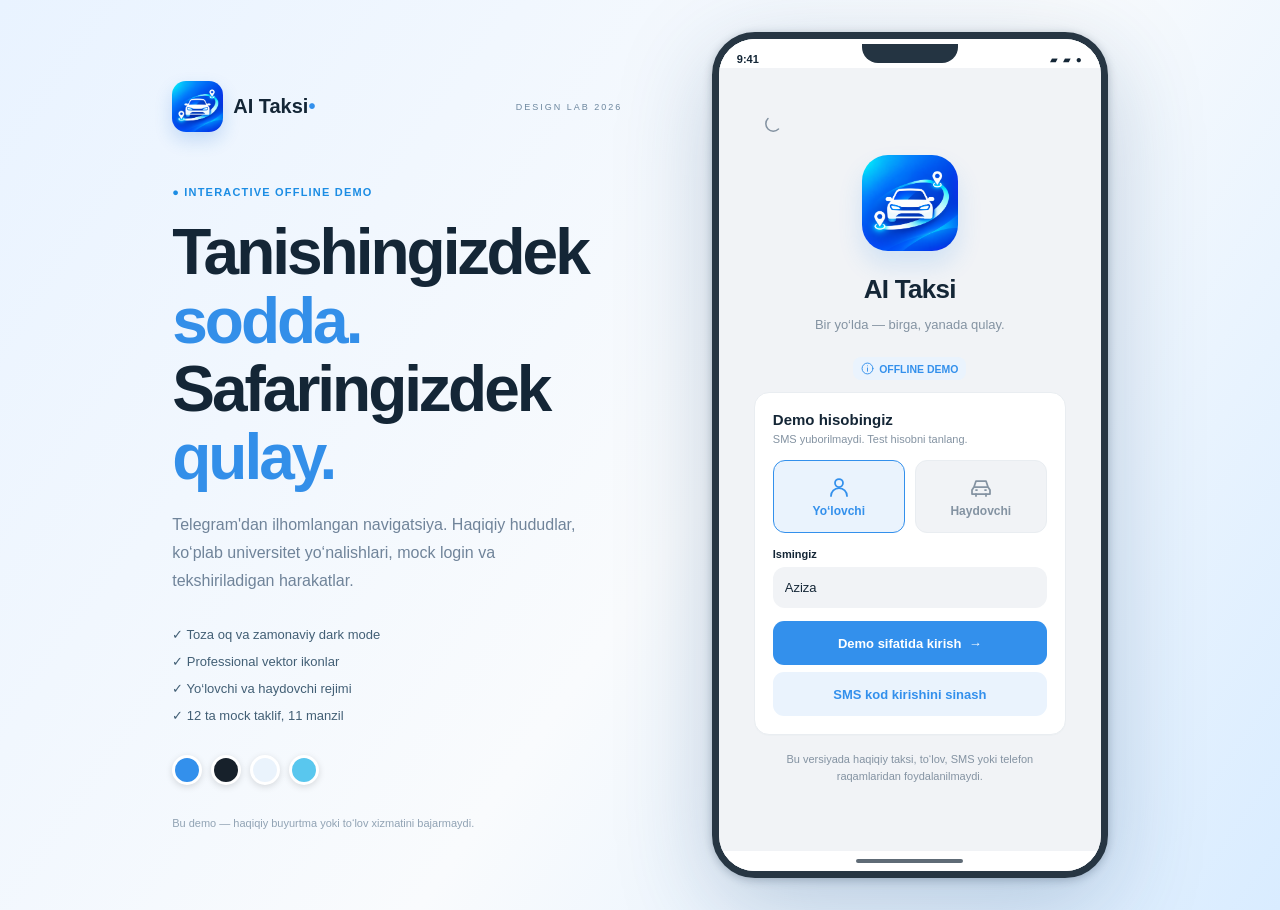
==== commit 4d0a3838: "Add Telegram-style V5 mock Android demo (offline) with app icon; keep CI-clean live screens" ====
--- a/preview/index.html
+++ b/preview/index.html
@@ -1,36 +1,25 @@
 <!doctype html>
 <html lang="uz">
 <head>
-<meta charset="utf-8">
-<meta name="viewport" content="width=device-width, initial-scale=1, viewport-fit=cover">
-<meta name="theme-color" content="#090e25">
-<title>AI Taksi AURORA 4 · Premium interactive concept</title>
-<link rel="stylesheet" href="styles.css">
+  <meta charset="utf-8" />
+  <meta name="viewport" content="width=device-width, initial-scale=1,viewport-fit=cover" />
+  <title>AI Taksi — Telegram-style Mobile Demo</title>
+  <link rel="icon" type="image/png" href="assets/ai_taksi_icon_full.png" />
+  <link rel="stylesheet" href="style.css" />
 </head>
 <body>
-<div class="ambient ambient-a"></div><div class="ambient ambient-b"></div>
-<div class="showcase">
-  <aside class="editorial">
-    <div class="brand"><span class="brand-mark">✦</span><span>AI<span class="brand-accent">Taksi</span></span><span class="brand-tag">AURORA 4 / 2026</span></div>
-    <div class="eyebrow light"><span class="eyeline"></span> SMART SHARED RIDES · UZBEKISTAN</div>
-    <h1>Bir yo‘l.<br><em>Cheksiz</em><br>imkoniyat.</h1>
-    <p class="editor-desc">Kosonsoy ↔ Namangan yo‘nalishi uchun aqlli, hamyonbop va xavfsiz birgalikdagi qatnov tajribasi.</p>
-    <div class="side-pills"><span>✦ 7 transport modeli</span><span>◈ Aqlli jadval</span><span>◇ Xavfsiz demo</span></div>
-    <div class="side-metrics">
-      <div><b>64</b><small>Demo yo‘lovchi</small></div>
-      <div><b>10</b><small>Namuna haydovchi</small></div>
-      <div><b>18</b><small>Tarixiy safar</small></div>
-    </div>
-    <div class="editor-actions"><button onclick="switchRole('rider')" id="previewRider">Yo‘lovchi rejimi ↗</button><button onclick="switchRole('driver')" id="previewDriver">Haydovchi rejimi ↗</button></div>
-    <div class="side-footer"><span class="pulse-dot"></span> OFFLINE INTERACTIVE CONCEPT <span>·</span> NO REAL BOOKINGS</div>
-  </aside>
-  <section class="device" aria-label="AI Taksi mobil ilovasi interaktiv demo">
-    <div class="statusbar"><span>9:41</span><span class="island"></span><span>●●● ▰</span></div>
-    <header class="appbar"><div class="mini-logo">✦</div><div class="appbrand"><b>AI Taksi</b><small>KOSONSOY · NAMANGAN</small></div><div class="spacer"></div><button class="header-icon theme-btn" id="themeBtn" onclick="toggleAuroraPreviewTheme()" title="Tungi / yorug‘ rejim" aria-label="Tungi yoki yorug‘ rejim">☾</button><button class="header-icon" onclick="openPanel('notifications')" aria-label="Bildirishnomalar"><span id="bellIcon">♧</span><span id="notifDot" class="notif-dot"></span></button><span class="demo-status">DEMO</span></header>
-    <div class="app-content" id="appContent" aria-live="polite"></div>
-    <nav class="bottom-nav" id="bottomNav" aria-label="Asosiy navigatsiya"></nav>
-  </section>
-</div>
-<div id="toast" class="toast" role="status" aria-live="polite"></div>
-<script src="app.js"></script>
-</body></html>
+  <div class="studio">
+    <aside class="desktop-intro">
+      <div class="wordmark"><img src="assets/ai_taksi_icon_full.png" alt="AI Taksi icon"><strong>AI Taksi<span>•</span></strong><small>DESIGN LAB 2026</small></div>
+      <div class="pill-blue">● INTERACTIVE OFFLINE DEMO</div>
+      <h1>Tanishingizdek<br><span>sodda. </span><br>Safaringizdek<br><span>qulay.</span></h1>
+      <p>Telegram'dan ilhomlangan navigatsiya. Haqiqiy hududlar, ko‘plab universitet yo‘nalishlari, mock login va tekshiriladigan harakatlar.</p>
+      <div class="desktop-highlights"><div>✓ Toza oq va zamonaviy dark mode</div><div>✓ Professional vektor ikonlar</div><div>✓ Yo‘lovchi va haydovchi rejimi</div><div>✓ 12 ta mock taklif, 11 manzil</div></div>
+      <div class="palette"><span style="background:#3390EC"></span><span style="background:#17212B"></span><span style="background:#EAF3FC"></span><span style="background:#59C7EE"></span></div>
+      <div class="disclaimer">Bu demo — haqiqiy buyurtma yoki to‘lov xizmatini bajarmaydi.</div>
+    </aside>
+    <div class="phone" id="phone"><div id="app"></div></div>
+  </div>
+  <script src="app.js"></script>
+</body>
+</html>
--- a/preview/style.css
+++ b/preview/style.css
@@ -0,0 +1,3 @@
+:root{--accent:#3390ec;--accent2:#5eb4f3;--ink:#142636;--muted:#8493a2;--bg:#f1f3f6;--surface:#fff;--line:#e9edf1;--soft:#eaf3fd;--nav:#fff;--bubble:#e5ffce;--shadow:0 8px 25px rgba(33,71,104,.09);font-family:-apple-system,BlinkMacSystemFont,'Segoe UI',Roboto,Arial,sans-serif;font-synthesis:none}
+*{box-sizing:border-box}body{margin:0;color:var(--ink);background:linear-gradient(125deg,#e9f3ff,#f9fbfd 55%,#d9ecff);min-height:100vh}button,input,select{font:inherit}button{cursor:pointer}button:disabled{cursor:not-allowed;opacity:.55}.studio{min-height:100vh;display:flex;align-items:center;justify-content:center;gap:min(7vw,100px);padding:32px}.desktop-intro{width:min(450px,42vw)}.wordmark{display:flex;align-items:center;gap:10px;font-size:20px}.wordmark img{width:51px;height:51px;border-radius:14px;box-shadow:0 8px 18px rgba(24,112,209,.2)}.wordmark span{color:var(--accent)}.wordmark small{font-size:9px;color:#6d879e;letter-spacing:2px;margin-left:auto}.pill-blue{margin:54px 0 20px;color:#1c8de4;font-size:11px;font-weight:800;letter-spacing:1.2px}.desktop-intro h1{font-size:clamp(48px,5vw,72px);letter-spacing:-3px;line-height:1.07;margin:0 0 19px;font-weight:790}.desktop-intro h1 span{color:#338fe9}.desktop-intro p{font-size:16px;color:#70849a;line-height:1.75;max-width:420px;margin:0}.desktop-highlights{margin:32px 0;font-size:13px;color:#425f75;display:grid;gap:12px}.palette{display:flex;gap:9px}.palette span{display:block;width:30px;height:30px;border-radius:50%;border:3px solid #fff;box-shadow:0 2px 7px #0002}.disclaimer{margin-top:32px;color:#91a3b4;font-size:11px}.phone{position:relative;background:var(--surface);border-radius:43px;width:396px;height:min(875px,94vh);min-height:660px;border:7px solid #273643;box-shadow:0 27px 95px rgba(30,75,123,.25),0 2px 10px #12253a44;overflow:hidden;flex-shrink:0}.phone::after{content:'';position:absolute;left:50%;top:5px;transform:translateX(-50%);width:96px;height:19px;background:#243442;border-radius:0 0 16px 16px;z-index:3;pointer-events:none}.phone #app{height:100%;width:100%;display:flex;flex-direction:column;background:var(--bg);color:var(--ink);transition:background .22s,color .22s}.phone.dark{--accent:#65b8fc;--accent2:#4a99d8;--ink:#f1f4f7;--muted:#9caebe;--bg:#0e1621;--surface:#17212b;--line:#2a3743;--soft:#233b53;--nav:#17212b;--bubble:#285576;--shadow:0 8px 25px rgba(0,0,0,.1)}.phone.dark{border-color:#0b1420}.phone.dark::after{background:#0b1420}.status{display:flex;justify-content:space-between;align-items:center;flex-shrink:0;background:var(--surface);height:29px;padding:11px 18px 0;font-size:11px;font-weight:700}.status small{font-size:10px;letter-spacing:1px}.topbar{height:57px;background:var(--surface);display:flex;align-items:center;gap:10px;padding:0 14px;border-bottom:1px solid var(--line);flex-shrink:0}.appmark{height:34px;width:34px;display:block;border-radius:10px;object-fit:cover}.app-title{font-weight:730;font-size:19px;letter-spacing:-.4px;white-space:nowrap;text-overflow:ellipsis;overflow:hidden}.top-right{margin-left:auto;display:flex;align-items:center;gap:5px}.icon-btn{display:grid;place-items:center;color:var(--muted);border:0;background:transparent;width:35px;height:35px;border-radius:50%;padding:0}.icon-btn:hover,.icon-btn:focus-visible{background:var(--soft);color:var(--accent)}.icon-btn svg{height:21px;width:21px}.demo-dot{color:var(--accent);background:var(--soft);border-radius:7px;font-size:9px;font-weight:800;letter-spacing:.5px;padding:5px 7px}.screen{flex:1;min-height:0;overflow:auto;overscroll-behavior:contain;padding:15px 14px 30px;scrollbar-width:thin;scrollbar-color:#bccddb transparent}.screen::-webkit-scrollbar{width:3px}.screen::-webkit-scrollbar-thumb{background:#bed0e2;border-radius:9px}.bottombar{flex-shrink:0;background:var(--nav);border-top:1px solid var(--line);display:flex;justify-content:space-around;padding:6px 2px 3px;min-height:61px}.navitem{display:flex;flex-direction:column;align-items:center;gap:4px;justify-content:center;flex:1;border:0;background:none;color:var(--muted);font-size:10px;font-weight:560;min-width:0}.navitem svg{width:22px;height:22px}.navitem.active{color:var(--accent);font-weight:750}.systemnav{flex-shrink:0;height:20px;background:var(--nav);display:flex;align-items:center;justify-content:center}.systemnav span{width:107px;height:4px;background:var(--ink);opacity:.68;border-radius:30px}.phone.dark .systemnav span{background:#f1f4f7}.section-head{display:flex;align-items:center;justify-content:space-between;margin:22px 1px 10px;font-size:17px;font-weight:710;letter-spacing:-.35px}.section-head button{color:var(--accent);background:transparent;border:0;font-size:12px;font-weight:650;padding:3px}.row{display:flex;align-items:center;gap:11px}.col{display:flex;flex-direction:column}.grow{flex:1;min-width:0}.center{text-align:center}.muted{color:var(--muted)}.tiny{font-size:11px}.sm{font-size:12.5px}.med{font-size:14px}.bold{font-weight:700}.title{font-size:21px;font-weight:760;letter-spacing:-.7px;margin:5px 0}.card{background:var(--surface);border-radius:15px;border:1px solid var(--line);padding:15px;box-shadow:0 1px 1px rgba(20,80,121,.02)}.card+.card{margin-top:11px}.space{height:13px}.sp8{height:8px}.line{height:1px;background:var(--line);margin:8px 0}.avatar{height:44px;width:44px;flex-shrink:0;border-radius:50%;display:grid;place-items:center;color:white;font-weight:690;font-size:16px;background:linear-gradient(135deg,#348cdd,#73b5ed)}.avatar.small{height:40px;width:40px;font-size:14px}.avatar.purple{background:linear-gradient(135deg,#7b6bcd,#9e86ed)}.avatar.orange{background:linear-gradient(135deg,#e8a04d,#e6b880)}.avatar svg{width:22px;height:22px}.pill{display:inline-flex;align-items:center;gap:5px;padding:5px 8px;background:var(--soft);border-radius:8px;color:var(--accent);font-size:10.5px;font-weight:700;white-space:nowrap}.pill svg{width:13px;height:13px}.pill.green{color:#21855f;background:#e9f9ef}.phone.dark .pill.green{color:#5cd8a8;background:#1e3f38}.pill.red{color:#d84d55;background:#fceff0}.phone.dark .pill.red{color:#f18787;background:#4a2a34}.pill.gray{color:var(--muted);background:var(--bg)}.listrow{padding:11px 0;display:flex;align-items:center;gap:11px;border-bottom:1px solid var(--line);min-height:62px;cursor:pointer}.listrow:last-child{border-bottom:none}.listrow .name{font-size:13.5px;font-weight:665;line-height:1.27}.listrow .desc{font-size:11.6px;color:var(--muted);margin-top:4px;line-height:1.35}.listrow .rt{margin-left:auto;flex-shrink:0;text-align:right}.rowicon{width:42px;height:42px;display:grid;place-items:center;border-radius:50%;background:linear-gradient(135deg,#3b93e3,#82c7f4);color:white;flex-shrink:0}.rowicon svg{width:22px;height:22px}.chev{color:var(--muted)}.chev svg{width:19px}.btn{background:var(--accent);color:white;border:0;border-radius:11px;padding:12px 14px;font-size:13px;font-weight:700;min-height:44px}.btn.ghost{background:var(--surface);color:var(--ink);border:1px solid var(--line)}.btn.soft{background:var(--soft);color:var(--accent)}.btn.red{background:#e95a64}.btn:focus-visible,.navitem:focus-visible,.pill:focus-visible,.listrow:focus-visible{outline:2px solid var(--accent);outline-offset:2px}.button-row{display:flex;gap:8px}.button-row>*{flex:1;min-width:0}.field{width:100%;background:var(--bg);border:none;border-radius:12px;padding:13px 12px;color:var(--ink);font-size:13px;outline:0}.field:focus{box-shadow:0 0 0 1.5px var(--accent)}.field::placeholder{color:var(--muted)}.search{display:flex;align-items:center;gap:8px;background:var(--surface);border-radius:12px;padding:0 10px;border:1px solid var(--line)}.search svg{width:19px;color:var(--muted)}.search input{background:none;border:0;outline:none;width:100%;font-size:13px;color:var(--ink);padding:11px 0}.search input::placeholder{color:var(--muted)}.filters{display:flex;gap:7px;overflow:auto;margin:12px 0 4px;scrollbar-width:none}.filters::-webkit-scrollbar{display:none}.chip{padding:8px 12px;border:1px solid var(--line);background:var(--surface);color:var(--muted);border-radius:30px;font-size:11.5px;font-weight:650;white-space:nowrap}.chip.active{background:var(--accent);color:#fff;border-color:var(--accent)}.hero{height:148px;position:relative;overflow:hidden;border-radius:15px;background:#173a60}.hero img{width:100%;height:100%;object-fit:cover;object-position:50% 45%;position:absolute;inset:0}.hero:after{content:'';position:absolute;inset:0;background:linear-gradient(90deg,rgba(9,27,48,.95),rgba(16,43,76,.80) 50%,rgba(0,0,0,.04) 100%)}.hero-copy{position:relative;z-index:1;padding:18px;color:white;height:100%;display:flex;flex-direction:column;justify-content:center}.hero-copy small{color:#9ce4fa;letter-spacing:1.7px;font-size:9px;font-weight:800}.hero-copy strong{font-size:21px;line-height:1.13;letter-spacing:-.7px;margin:7px 0 11px;max-width:215px}.hero-copy span{background:rgba(20,60,94,.77);padding:6px 8px;border-radius:7px;color:#e4f5fe;font-size:9px;width:max-content;max-width:95%}.route-row{display:flex;align-items:center;gap:10px;padding:6px 0}.route-marker{display:flex;flex-direction:column;align-items:center;justify-content:center;gap:4px;width:19px}.route-marker span{height:10px;width:10px;border:3px solid var(--accent);border-radius:50%}.route-marker i{height:24px;border-left:2px dotted var(--accent);opacity:.5}.route-marker b{height:11px;width:11px;background:var(--accent);border-radius:50%}.route-row .texts{flex:1}.route-row .texts strong{font-size:13px;display:block}.route-row .texts small{color:var(--muted);font-size:10.5px}.minis{display:flex;gap:8px;margin-top:9px}.mini{background:var(--soft);border-radius:11px;padding:10px;display:flex;align-items:center;gap:8px;flex:1;min-width:0}.mini svg{width:19px;flex-shrink:0;color:var(--accent)}.mini .val{font-size:12px;font-weight:750}.mini .lab{font-size:10px;color:var(--muted)}.subheading{font-size:15px;font-weight:720;margin:0 0 12px}.offer-top{display:flex;align-items:center;gap:10px}.offer-top .grow .name{font-weight:710;font-size:14px}.offer-top .grow .desc{font-size:11px;color:var(--muted);margin-top:3px}.price{font-size:14px;font-weight:790;color:var(--accent);letter-spacing:-.3px}.footnote{font-size:11px;color:var(--muted);line-height:1.6;margin:14px 1px}.quick-actions{display:grid;grid-template-columns:repeat(3,1fr);gap:9px}.quick{background:var(--surface);border:1px solid var(--line);border-radius:13px;padding:14px 3px;display:flex;flex-direction:column;align-items:center;gap:8px;color:var(--ink);font-size:11px;font-weight:650}.quick svg{width:22px;height:22px;color:var(--accent)}.toggle{display:inline-flex;width:38px;height:22px;border-radius:20px;padding:2px;background:var(--line);align-items:center;transition:background .2s;flex-shrink:0}.toggle span{width:18px;height:18px;background:white;border-radius:50%;box-shadow:0 1px 3px #0002;transition:transform .18s}.toggle.on{background:var(--accent)}.toggle.on span{transform:translateX(16px)}.profilehero{display:flex;align-items:center;gap:13px}.profilehero .avatar{width:65px;height:65px;font-size:20px}.login{display:flex;flex-direction:column;justify-content:center;min-height:100%;padding:25px 21px;gap:12px}.login-logo{width:96px;height:96px;border-radius:26px;margin:0 auto 11px;box-shadow:0 14px 24px #3390ec29;display:block}.login h2{text-align:center;font-size:26px;margin:0;font-weight:800;letter-spacing:-.7px}.login p{text-align:center;color:var(--muted);font-size:13px;margin:0 0 13px}.login .card{padding:18px}.role-buttons{display:flex;gap:10px;margin:15px 0}.role{flex:1;border:1px solid var(--line);background:var(--bg);border-radius:12px;padding:14px 8px;color:var(--muted);display:flex;flex-direction:column;gap:5px;align-items:center;font-size:12px;font-weight:650}.role svg{width:24px;height:24px}.role.active{color:var(--accent);border:1.5px solid var(--accent);background:var(--soft)}.switchrow{display:flex;align-items:center;gap:12px;padding:11px 0;cursor:pointer;border-bottom:1px solid var(--line)}.switchrow:last-child{border-bottom:none}.switchrow .desc{font-size:11.5px;color:var(--muted);margin-top:4px}.switchrow .grow{font-size:13.5px;font-weight:650}.selector{cursor:pointer;padding:12px 0;border-bottom:1px solid var(--line);display:flex;gap:11px;align-items:center}.selector:last-child{border-bottom:none}.selector svg{color:var(--accent);width:20px}.selector .grow small{display:block;color:var(--muted);font-size:10.8px;margin-top:4px}.selector .grow strong{font-size:13px}.days{display:flex;gap:6px;justify-content:space-between;margin:16px 0}.day{width:35px;height:35px;border-radius:50%;border:1px solid var(--line);background:var(--bg);color:var(--muted);font-size:11px;font-weight:700}.day.active{border-color:var(--accent);background:var(--accent);color:#fff}.overlay{position:absolute;inset:0;z-index:8;background:var(--bg);display:flex;flex-direction:column}.overlay .screen{padding-top:15px}.back-header{height:54px;background:var(--surface);display:flex;align-items:center;gap:9px;padding:0 11px;border-bottom:1px solid var(--line);flex-shrink:0;font-size:18px;font-weight:730}.sheet-overlay{position:absolute;inset:0;z-index:9;background:#0818269c;display:flex;align-items:flex-end}.sheet{background:var(--surface);color:var(--ink);border-radius:22px 22px 0 0;width:100%;max-height:82%;overflow:auto;box-shadow:0 -15px 40px #0002;padding:9px 14px 21px}.sheet-handle{width:38px;height:5px;background:var(--line);border-radius:10px;margin:0 auto 14px}.sheet h3{margin:5px 1px 14px;font-size:18px}.sheet .listrow{min-height:55px}.message{display:flex;justify-content:flex-start;margin-bottom:10px}.message.mine{justify-content:flex-end}.bubble{background:var(--surface);border-radius:12px 12px 12px 3px;padding:10px 12px;max-width:82%;font-size:12.5px;line-height:1.5;box-shadow:0 1px 3px #00000009}.message.mine .bubble{background:var(--bubble);border-radius:12px 12px 3px 12px}.bubble .who{font-size:11px;font-weight:750;color:var(--accent)}.bubble .time{font-size:9.5px;color:var(--muted);text-align:right;margin-top:5px}.chatinput{padding:9px 10px;background:var(--surface);display:flex;gap:6px}.chatinput input{flex:1;min-width:0;background:var(--bg);border:0;outline:none;border-radius:22px;padding:11px 12px;color:var(--ink);font-size:12px}.chatinput button{background:var(--accent);color:#fff;border:none;border-radius:50%;width:40px;height:40px;display:grid;place-items:center}.stars{display:flex;justify-content:center;gap:9px}.starbutton{background:none;border:0;color:#ffb43b;font-size:34px}.empty{text-align:center;padding:34px 15px;color:var(--muted);font-size:13px}.empty svg{display:block;margin:0 auto 14px;width:42px;height:42px;color:var(--accent)}.empty strong{display:block;color:var(--ink);font-size:15px;margin-bottom:7px}.countdown{font-variant-numeric:tabular-nums}.thin{font-weight:400}.statgrid{display:grid;grid-template-columns:repeat(3,1fr);gap:8px}.stat{padding:14px 8px;text-align:center;background:var(--surface);border:1px solid var(--line);border-radius:13px}.stat strong{display:block;font-size:21px;font-weight:800}.stat small{font-size:11px;color:var(--muted)}.stat svg{width:19px;height:19px;color:var(--accent);display:block;margin:0 auto 5px}.earnings{border-radius:16px;background:linear-gradient(120deg,#238ae8,#52b9f0);padding:19px;color:#fff}.earnings small{opacity:.82}.earnings strong{display:block;font-size:28px;margin:8px 0 15px}.earnings .growth{font-size:11px}.list-card{background:var(--surface);border-radius:15px;border:1px solid var(--line);padding:14px;margin-bottom:10px}.overlay .systemnav{background:var(--surface)}
+@media(max-width:890px){.studio{padding:0;display:block}.desktop-intro{display:none}.phone{height:100dvh;min-height:0;width:100vw;border:0;border-radius:0;box-shadow:none}.phone::after{display:none}.status{height:25px;padding-top:6px}.topbar{height:55px}.screen{padding:15px 16px 26px}}@media(min-width:891px) and (max-height:760px){.studio{padding:14px}.phone{height:95vh;min-height:590px}}@media(prefers-reduced-motion:reduce){*,*:before,*:after{animation:none!important;transition:none!important}}
